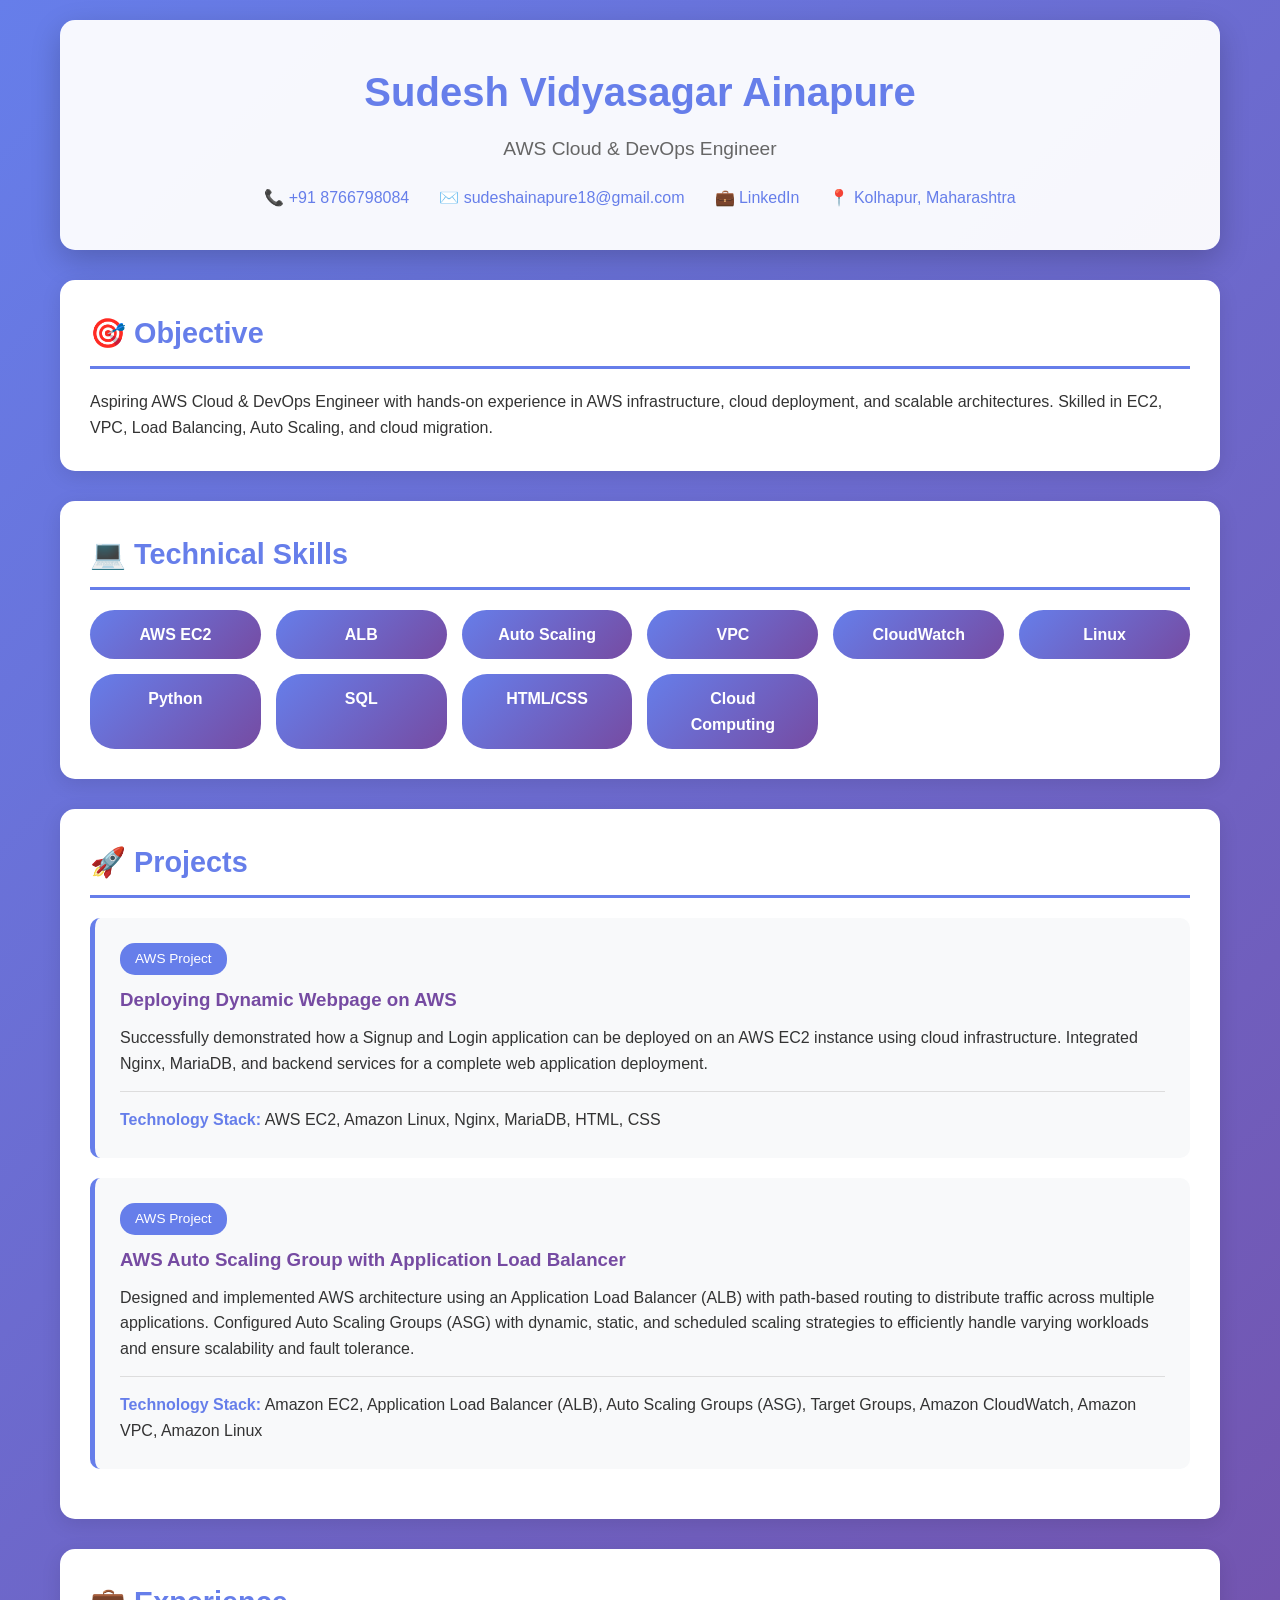
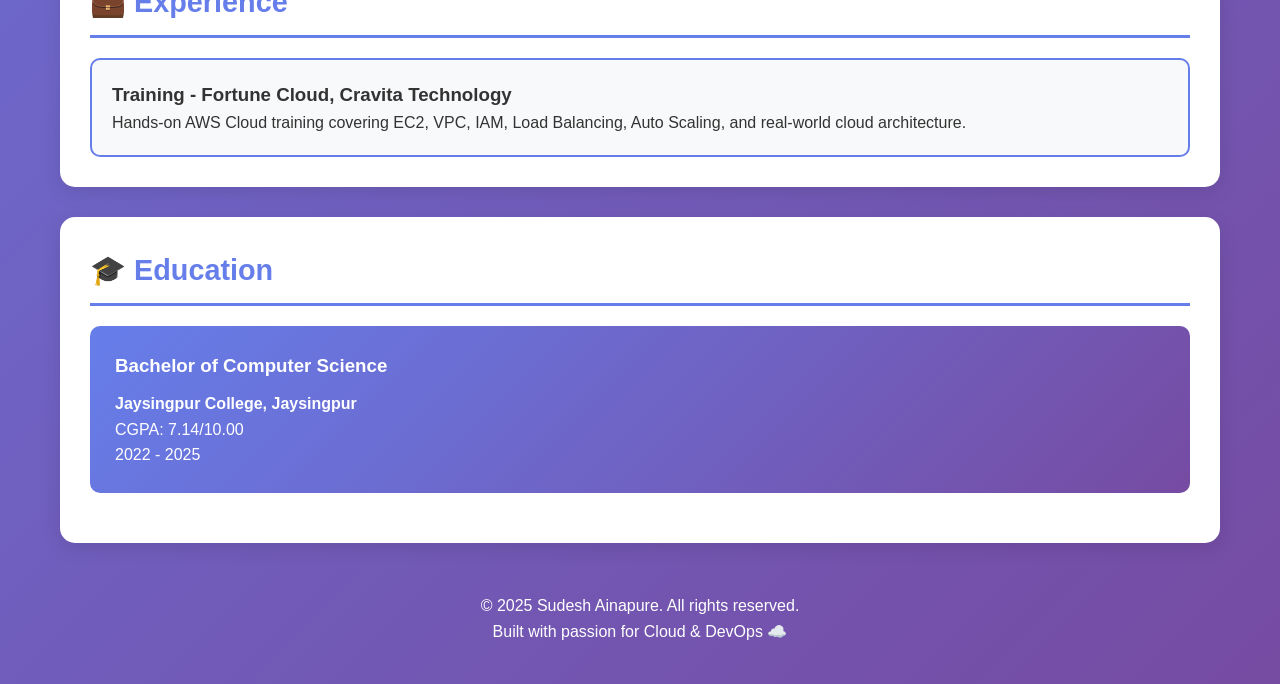
==== index.html @ f9713c6e "Initial portfolio website deployment" ====
<!DOCTYPE html>
<html lang="en">
<head>
    <meta charset="UTF-8">
    <meta name="viewport" content="width=device-width, initial-scale=1.0">
    <title>Sudesh Ainapure - AWS Cloud & DevOps Engineer</title>
    <style>
        * {
            margin: 0;
            padding: 0;
            box-sizing: border-box;
        }
        
        body {
            font-family: 'Segoe UI', Tahoma, Geneva, Verdana, sans-serif;
            line-height: 1.6;
            color: #333;
            background: linear-gradient(135deg, #667eea 0%, #764ba2 100%);
        }
        
        .container {
            max-width: 1200px;
            margin: 0 auto;
            padding: 20px;
        }
        
        header {
            background: rgba(255, 255, 255, 0.95);
            padding: 40px 20px;
            text-align: center;
            border-radius: 15px;
            margin-bottom: 30px;
            box-shadow: 0 10px 30px rgba(0,0,0,0.2);
        }
        
        h1 {
            color: #667eea;
            font-size: 2.5em;
            margin-bottom: 10px;
        }
        
        .tagline {
            color: #666;
            font-size: 1.2em;
            margin-bottom: 20px;
        }
        
        .contact-info {
            display: flex;
            justify-content: center;
            gap: 30px;
            flex-wrap: wrap;
            margin-top: 20px;
        }
        
        .contact-info a {
            color: #667eea;
            text-decoration: none;
            display: flex;
            align-items: center;
            gap: 8px;
            transition: transform 0.3s;
        }
        
        .contact-info a:hover {
            transform: translateY(-3px);
        }
        
        .section {
            background: white;
            padding: 30px;
            margin-bottom: 30px;
            border-radius: 15px;
            box-shadow: 0 5px 20px rgba(0,0,0,0.1);
        }
        
        h2 {
            color: #667eea;
            border-bottom: 3px solid #667eea;
            padding-bottom: 10px;
            margin-bottom: 20px;
            font-size: 1.8em;
        }
        
        .skills-grid {
            display: grid;
            grid-template-columns: repeat(auto-fit, minmax(150px, 1fr));
            gap: 15px;
            margin-top: 20px;
        }
        
        .skill-tag {
            background: linear-gradient(135deg, #667eea 0%, #764ba2 100%);
            color: white;
            padding: 12px 20px;
            border-radius: 25px;
            text-align: center;
            font-weight: 600;
            transition: transform 0.3s;
        }
        
        .skill-tag:hover {
            transform: scale(1.05);
        }
        
        .project-card {
            background: #f8f9fa;
            padding: 25px;
            margin-bottom: 20px;
            border-radius: 10px;
            border-left: 5px solid #667eea;
            transition: transform 0.3s, box-shadow 0.3s;
        }
        
        .project-card:hover {
            transform: translateX(10px);
            box-shadow: 0 5px 15px rgba(0,0,0,0.1);
        }
        
        .project-card h3 {
            color: #764ba2;
            margin-bottom: 10px;
        }
        
        .project-type {
            display: inline-block;
            background: #667eea;
            color: white;
            padding: 5px 15px;
            border-radius: 15px;
            font-size: 0.85em;
            margin-bottom: 10px;
        }
        
        .tech-stack {
            margin-top: 15px;
            padding-top: 15px;
            border-top: 1px solid #ddd;
        }
        
        .tech-stack strong {
            color: #667eea;
        }
        
        .education-card {
            background: linear-gradient(135deg, #667eea 0%, #764ba2 100%);
            color: white;
            padding: 25px;
            border-radius: 10px;
            margin-bottom: 20px;
        }
        
        .education-card h3 {
            margin-bottom: 10px;
        }
        
        .experience-card {
            background: #f8f9fa;
            padding: 20px;
            border-radius: 10px;
            border: 2px solid #667eea;
        }
        
        footer {
            text-align: center;
            color: white;
            padding: 20px;
            margin-top: 30px;
        }
        
        @media (max-width: 768px) {
            h1 {
                font-size: 2em;
            }
            
            .contact-info {
                flex-direction: column;
                gap: 15px;
            }
            
            .skills-grid {
                grid-template-columns: repeat(auto-fit, minmax(120px, 1fr));
            }
        }
    </style>
</head>
<body>
    <div class="container">
        <header>
            <h1>Sudesh Vidyasagar Ainapure</h1>
            <p class="tagline">AWS Cloud & DevOps Engineer</p>
            <div class="contact-info">
                <a href="tel:+918766798084">📞 +91 8766798084</a>
                <a href="mailto:sudeshainapure18@gmail.com">✉️ sudeshainapure18@gmail.com</a>
                <a href="https://linkedin.com/in/sudesh-ainapure" target="_blank">💼 LinkedIn</a>
                <a href="#">📍 Kolhapur, Maharashtra</a>
            </div>
        </header>

        <div class="section">
            <h2>🎯 Objective</h2>
            <p>Aspiring AWS Cloud & DevOps Engineer with hands-on experience in AWS infrastructure, cloud deployment, and scalable architectures. Skilled in EC2, VPC, Load Balancing, Auto Scaling, and cloud migration.</p>
        </div>

        <div class="section">
            <h2>💻 Technical Skills</h2>
            <div class="skills-grid">
                <div class="skill-tag">AWS EC2</div>
                <div class="skill-tag">ALB</div>
                <div class="skill-tag">Auto Scaling</div>
                <div class="skill-tag">VPC</div>
                <div class="skill-tag">CloudWatch</div>
                <div class="skill-tag">Linux</div>
                <div class="skill-tag">Python</div>
                <div class="skill-tag">SQL</div>
                <div class="skill-tag">HTML/CSS</div>
                <div class="skill-tag">Cloud Computing</div>
            </div>
        </div>

        <div class="section">
            <h2>🚀 Projects</h2>
            
            <div class="project-card">
                <span class="project-type">AWS Project</span>
                <h3>Deploying Dynamic Webpage on AWS</h3>
                <p>Successfully demonstrated how a Signup and Login application can be deployed on an AWS EC2 instance using cloud infrastructure. Integrated Nginx, MariaDB, and backend services for a complete web application deployment.</p>
                <div class="tech-stack">
                    <strong>Technology Stack:</strong> AWS EC2, Amazon Linux, Nginx, MariaDB, HTML, CSS
                </div>
            </div>

            <div class="project-card">
                <span class="project-type">AWS Project</span>
                <h3>AWS Auto Scaling Group with Application Load Balancer</h3>
                <p>Designed and implemented AWS architecture using an Application Load Balancer (ALB) with path-based routing to distribute traffic across multiple applications. Configured Auto Scaling Groups (ASG) with dynamic, static, and scheduled scaling strategies to efficiently handle varying workloads and ensure scalability and fault tolerance.</p>
                <div class="tech-stack">
                    <strong>Technology Stack:</strong> Amazon EC2, Application Load Balancer (ALB), Auto Scaling Groups (ASG), Target Groups, Amazon CloudWatch, Amazon VPC, Amazon Linux
                </div>
            </div>
        </div>

        <div class="section">
            <h2>💼 Experience</h2>
            <div class="experience-card">
                <h3>Training - Fortune Cloud, Cravita Technology</h3>
                <p>Hands-on AWS Cloud training covering EC2, VPC, IAM, Load Balancing, Auto Scaling, and real-world cloud architecture.</p>
            </div>
        </div>

        <div class="section">
            <h2>🎓 Education</h2>
            <div class="education-card">
                <h3>Bachelor of Computer Science</h3>
                <p><strong>Jaysingpur College, Jaysingpur</strong></p>
                <p>CGPA: 7.14/10.00</p>
                <p>2022 - 2025</p>
            </div>
        </div>

        <footer>
            <p>© 2025 Sudesh Ainapure. All rights reserved.</p>
            <p>Built with passion for Cloud & DevOps ☁️</p>
        </footer>
    </div>
</body>
</html>
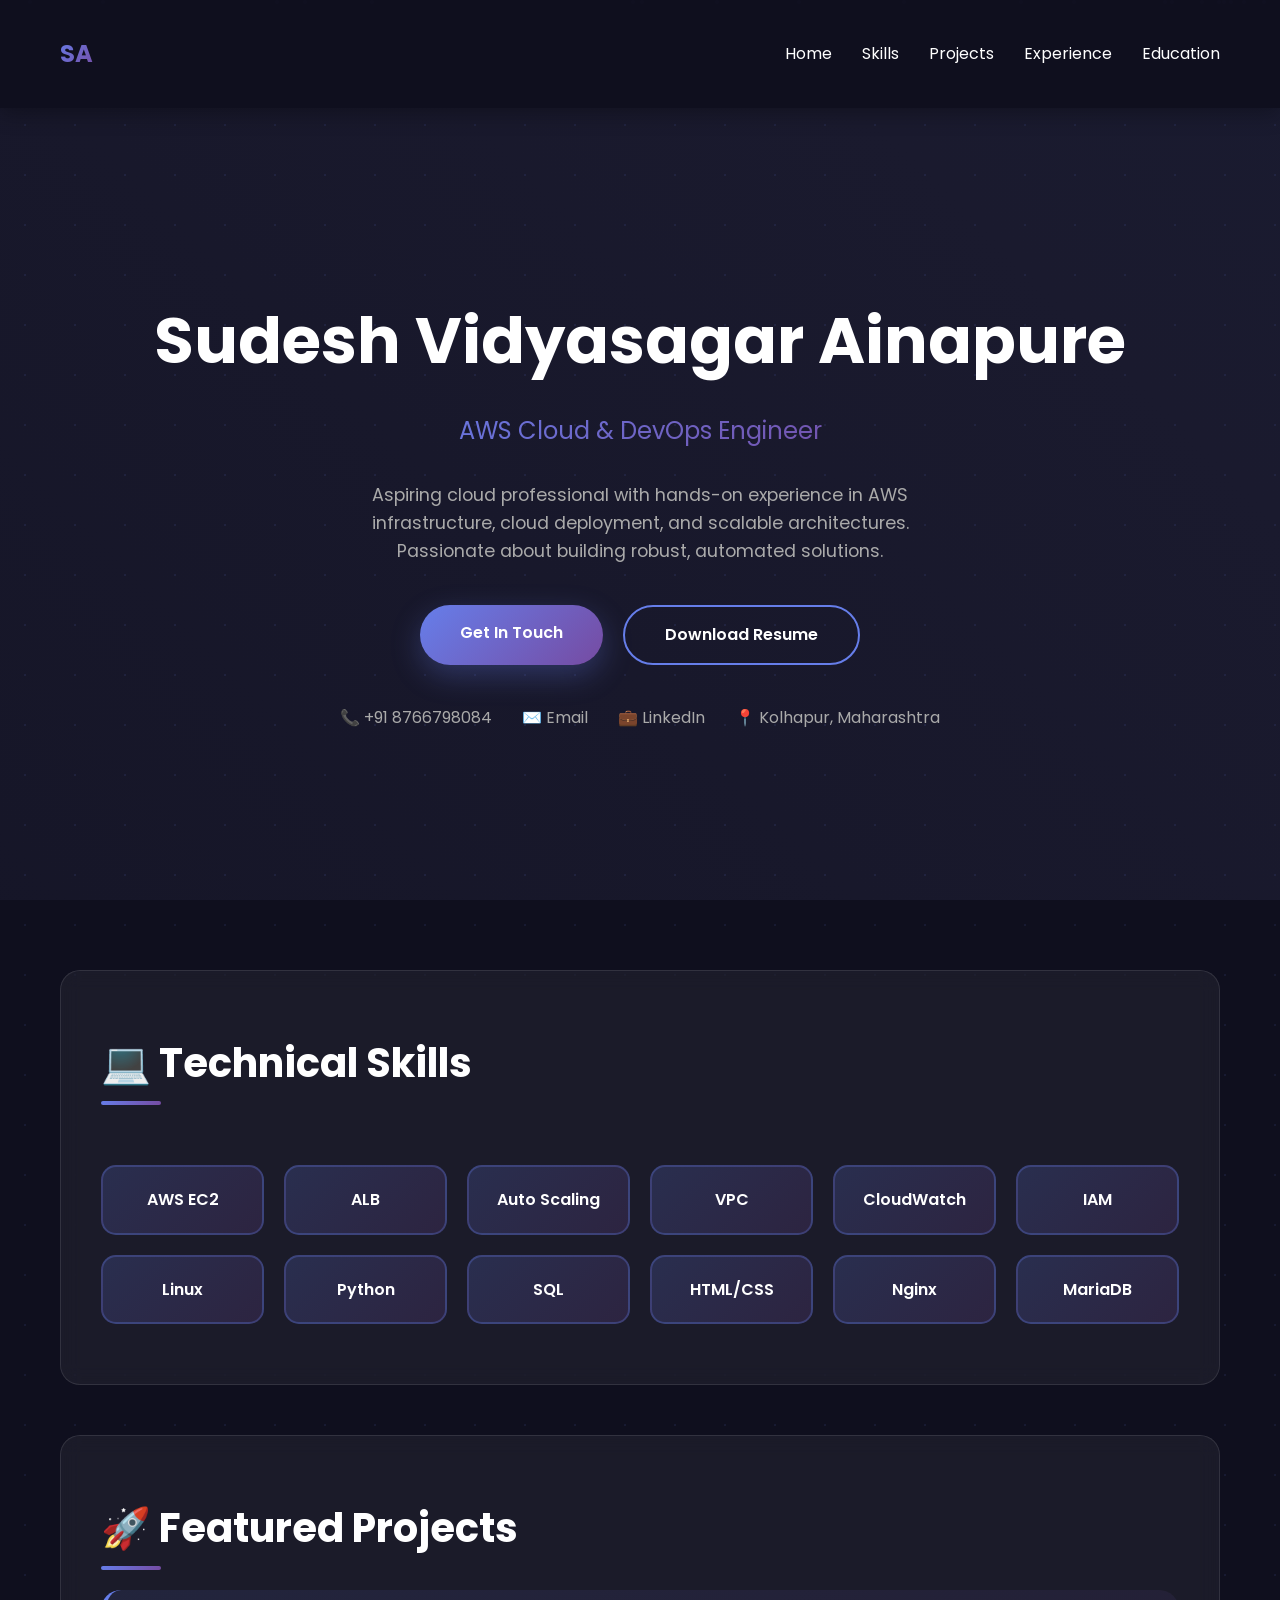
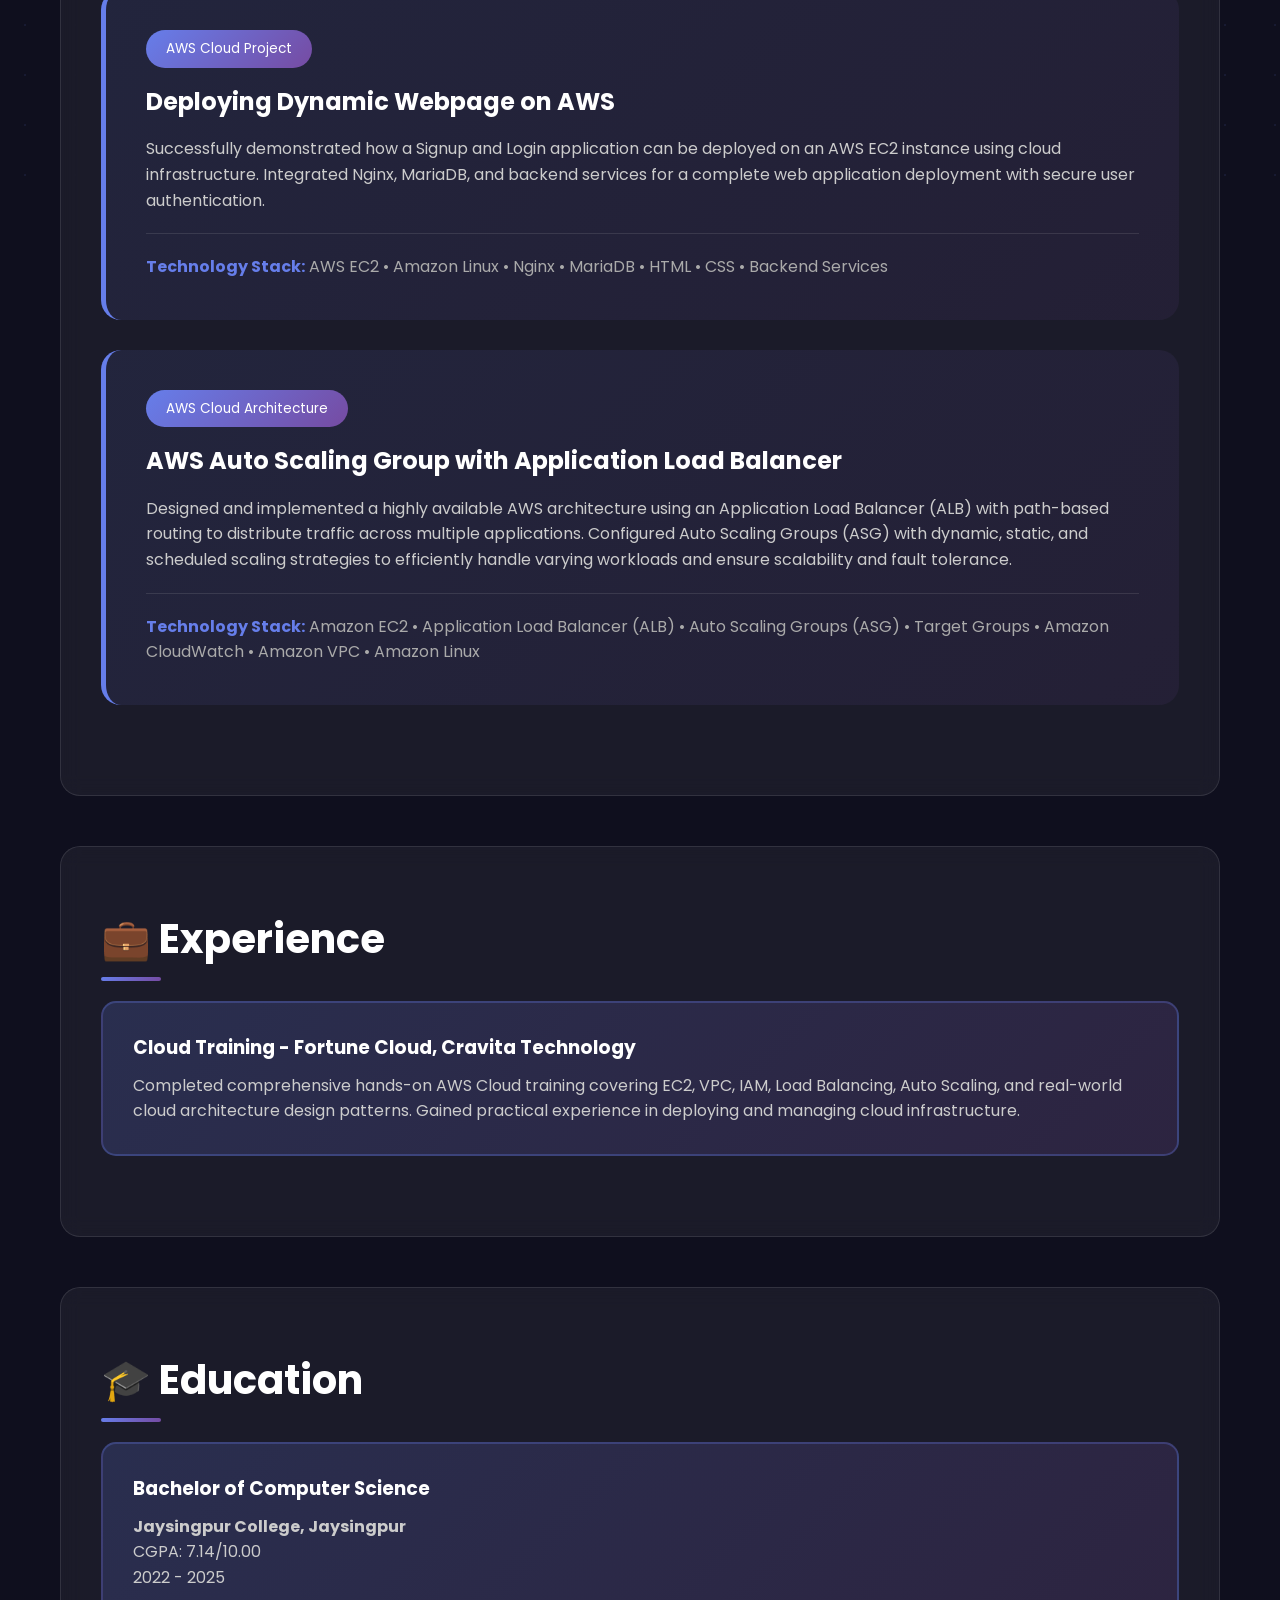
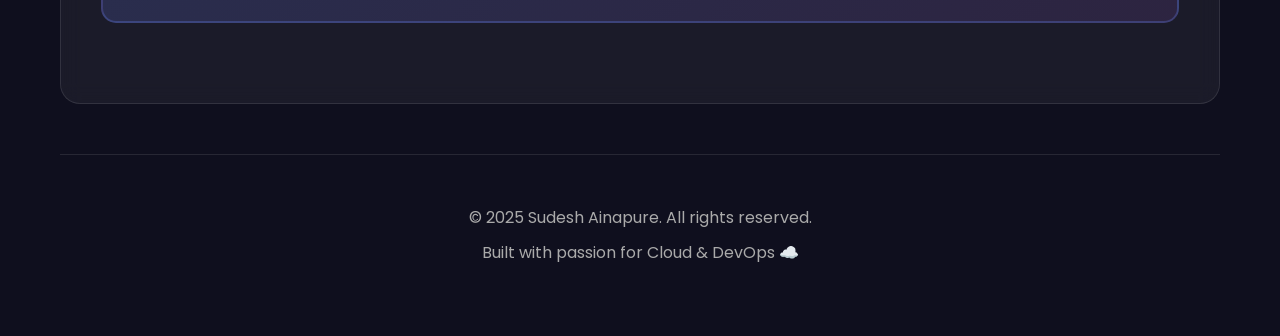
==== commit f85a7e18: "Enhanced portfolio with animations and responsive design" ====
--- a/index.html
+++ b/index.html
@@ -4,6 +4,7 @@
     <meta charset="UTF-8">
     <meta name="viewport" content="width=device-width, initial-scale=1.0">
     <title>Sudesh Ainapure - AWS Cloud & DevOps Engineer</title>
+    <link href="https://fonts.googleapis.com/css2?family=Poppins:wght@300;400;600;700&display=swap" rel="stylesheet">
     <style>
         * {
             margin: 0;
@@ -12,37 +13,236 @@
         }
         
         body {
-            font-family: 'Segoe UI', Tahoma, Geneva, Verdana, sans-serif;
+            font-family: 'Poppins', sans-serif;
             line-height: 1.6;
             color: #333;
-            background: linear-gradient(135deg, #667eea 0%, #764ba2 100%);
+            background: #0f0f1e;
+            overflow-x: hidden;
+        }
+        
+        /* Animated Background */
+        .bg-animation {
+            position: fixed;
+            top: 0;
+            left: 0;
+            width: 100%;
+            height: 100%;
+            z-index: -1;
+            background: linear-gradient(45deg, #0f0f1e, #1a1a2e, #16213e);
+            background-size: 400% 400%;
+            animation: gradientShift 15s ease infinite;
+        }
+        
+        .bg-animation::before {
+            content: '';
+            position: absolute;
+            width: 200%;
+            height: 200%;
+            background: radial-gradient(circle, rgba(102, 126, 234, 0.1) 1px, transparent 1px);
+            background-size: 50px 50px;
+            animation: moveGrid 20s linear infinite;
+        }
+        
+        @keyframes gradientShift {
+            0% { background-position: 0% 50%; }
+            50% { background-position: 100% 50%; }
+            100% { background-position: 0% 50%; }
+        }
+        
+        @keyframes moveGrid {
+            0% { transform: translate(0, 0); }
+            100% { transform: translate(50px, 50px); }
+        }
+        
+        /* Floating particles */
+        .particle {
+            position: fixed;
+            width: 4px;
+            height: 4px;
+            background: rgba(102, 126, 234, 0.5);
+            border-radius: 50%;
+            animation: float 15s infinite;
+            z-index: -1;
+        }
+        
+        @keyframes float {
+            0%, 100% { transform: translateY(0) translateX(0); opacity: 0; }
+            10% { opacity: 1; }
+            90% { opacity: 1; }
+            100% { transform: translateY(-100vh) translateX(100px); opacity: 0; }
         }
         
         .container {
             max-width: 1200px;
             margin: 0 auto;
             padding: 20px;
-        }
-        
+            position: relative;
+        }
+        
+        /* Navigation */
+        nav {
+            position: fixed;
+            top: 0;
+            left: 0;
+            right: 0;
+            background: rgba(15, 15, 30, 0.95);
+            backdrop-filter: blur(10px);
+            padding: 15px 0;
+            z-index: 1000;
+            box-shadow: 0 5px 20px rgba(0,0,0,0.3);
+            animation: slideDown 0.5s ease;
+        }
+        
+        @keyframes slideDown {
+            from { transform: translateY(-100%); }
+            to { transform: translateY(0); }
+        }
+        
+        nav .container {
+            display: flex;
+            justify-content: space-between;
+            align-items: center;
+        }
+        
+        .logo {
+            font-size: 1.5em;
+            font-weight: 700;
+            background: linear-gradient(135deg, #667eea 0%, #764ba2 100%);
+            -webkit-background-clip: text;
+            -webkit-text-fill-color: transparent;
+            animation: glow 2s ease-in-out infinite;
+        }
+        
+        @keyframes glow {
+            0%, 100% { filter: drop-shadow(0 0 5px rgba(102, 126, 234, 0.5)); }
+            50% { filter: drop-shadow(0 0 20px rgba(102, 126, 234, 0.8)); }
+        }
+        
+        .nav-links {
+            display: flex;
+            gap: 30px;
+            list-style: none;
+        }
+        
+        .nav-links a {
+            color: #fff;
+            text-decoration: none;
+            transition: all 0.3s;
+            position: relative;
+        }
+        
+        .nav-links a::after {
+            content: '';
+            position: absolute;
+            bottom: -5px;
+            left: 0;
+            width: 0;
+            height: 2px;
+            background: linear-gradient(135deg, #667eea 0%, #764ba2 100%);
+            transition: width 0.3s;
+        }
+        
+        .nav-links a:hover::after {
+            width: 100%;
+        }
+        
+        .menu-toggle {
+            display: none;
+            flex-direction: column;
+            cursor: pointer;
+        }
+        
+        .menu-toggle span {
+            width: 25px;
+            height: 3px;
+            background: #fff;
+            margin: 3px 0;
+            transition: 0.3s;
+        }
+        
+        /* Hero Section */
         header {
-            background: rgba(255, 255, 255, 0.95);
-            padding: 40px 20px;
+            min-height: 100vh;
+            display: flex;
+            align-items: center;
+            justify-content: center;
             text-align: center;
-            border-radius: 15px;
+            padding-top: 80px;
+            animation: fadeIn 1s ease;
+        }
+        
+        @keyframes fadeIn {
+            from { opacity: 0; }
+            to { opacity: 1; }
+        }
+        
+        .hero-content h1 {
+            font-size: 4em;
+            color: #fff;
+            margin-bottom: 20px;
+            animation: slideUp 1s ease;
+        }
+        
+        @keyframes slideUp {
+            from { transform: translateY(50px); opacity: 0; }
+            to { transform: translateY(0); opacity: 1; }
+        }
+        
+        .hero-content .tagline {
+            font-size: 1.5em;
+            background: linear-gradient(135deg, #667eea 0%, #764ba2 100%);
+            -webkit-background-clip: text;
+            -webkit-text-fill-color: transparent;
             margin-bottom: 30px;
-            box-shadow: 0 10px 30px rgba(0,0,0,0.2);
-        }
-        
-        h1 {
-            color: #667eea;
-            font-size: 2.5em;
-            margin-bottom: 10px;
-        }
-        
-        .tagline {
-            color: #666;
-            font-size: 1.2em;
-            margin-bottom: 20px;
+            animation: slideUp 1s ease 0.2s both;
+        }
+        
+        .hero-content p {
+            color: #aaa;
+            font-size: 1.1em;
+            max-width: 600px;
+            margin: 0 auto 40px;
+            animation: slideUp 1s ease 0.4s both;
+        }
+        
+        .cta-buttons {
+            display: flex;
+            gap: 20px;
+            justify-content: center;
+            flex-wrap: wrap;
+            animation: slideUp 1s ease 0.6s both;
+        }
+        
+        .btn {
+            padding: 15px 40px;
+            border-radius: 50px;
+            text-decoration: none;
+            font-weight: 600;
+            transition: all 0.3s;
+            position: relative;
+            overflow: hidden;
+        }
+        
+        .btn-primary {
+            background: linear-gradient(135deg, #667eea 0%, #764ba2 100%);
+            color: #fff;
+            box-shadow: 0 10px 30px rgba(102, 126, 234, 0.3);
+        }
+        
+        .btn-primary:hover {
+            transform: translateY(-3px);
+            box-shadow: 0 15px 40px rgba(102, 126, 234, 0.5);
+        }
+        
+        .btn-secondary {
+            background: transparent;
+            color: #fff;
+            border: 2px solid #667eea;
+        }
+        
+        .btn-secondary:hover {
+            background: rgba(102, 126, 234, 0.1);
+            transform: translateY(-3px);
         }
         
         .contact-info {
@@ -50,205 +250,407 @@
             justify-content: center;
             gap: 30px;
             flex-wrap: wrap;
-            margin-top: 20px;
+            margin-top: 40px;
+            animation: slideUp 1s ease 0.8s both;
         }
         
         .contact-info a {
-            color: #667eea;
+            color: #aaa;
             text-decoration: none;
             display: flex;
             align-items: center;
             gap: 8px;
-            transition: transform 0.3s;
+            transition: all 0.3s;
         }
         
         .contact-info a:hover {
+            color: #667eea;
             transform: translateY(-3px);
         }
         
+        /* Section Styles */
         .section {
-            background: white;
-            padding: 30px;
+            background: rgba(255, 255, 255, 0.05);
+            backdrop-filter: blur(10px);
+            padding: 60px 40px;
+            margin: 50px 0;
+            border-radius: 20px;
+            border: 1px solid rgba(255, 255, 255, 0.1);
+            animation: fadeInUp 0.8s ease;
+            transition: all 0.3s;
+        }
+        
+        .section:hover {
+            transform: translateY(-5px);
+            box-shadow: 0 20px 60px rgba(102, 126, 234, 0.2);
+        }
+        
+        @keyframes fadeInUp {
+            from { 
+                opacity: 0;
+                transform: translateY(30px);
+            }
+            to { 
+                opacity: 1;
+                transform: translateY(0);
+            }
+        }
+        
+        h2 {
+            color: #fff;
+            font-size: 2.5em;
             margin-bottom: 30px;
-            border-radius: 15px;
-            box-shadow: 0 5px 20px rgba(0,0,0,0.1);
-        }
-        
-        h2 {
-            color: #667eea;
-            border-bottom: 3px solid #667eea;
-            padding-bottom: 10px;
-            margin-bottom: 20px;
-            font-size: 1.8em;
-        }
-        
+            position: relative;
+            display: inline-block;
+        }
+        
+        h2::after {
+            content: '';
+            position: absolute;
+            bottom: -10px;
+            left: 0;
+            width: 60px;
+            height: 4px;
+            background: linear-gradient(135deg, #667eea 0%, #764ba2 100%);
+            border-radius: 2px;
+            animation: expandWidth 1s ease;
+        }
+        
+        @keyframes expandWidth {
+            from { width: 0; }
+            to { width: 60px; }
+        }
+        
+        /* Skills Grid */
         .skills-grid {
             display: grid;
             grid-template-columns: repeat(auto-fit, minmax(150px, 1fr));
-            gap: 15px;
-            margin-top: 20px;
+            gap: 20px;
+            margin-top: 40px;
         }
         
         .skill-tag {
+            background: linear-gradient(135deg, rgba(102, 126, 234, 0.2) 0%, rgba(118, 75, 162, 0.2) 100%);
+            border: 2px solid rgba(102, 126, 234, 0.3);
+            color: #fff;
+            padding: 20px;
+            border-radius: 15px;
+            text-align: center;
+            font-weight: 600;
+            transition: all 0.3s;
+            cursor: pointer;
+            animation: popIn 0.5s ease;
+        }
+        
+        @keyframes popIn {
+            0% { transform: scale(0); opacity: 0; }
+            50% { transform: scale(1.1); }
+            100% { transform: scale(1); opacity: 1; }
+        }
+        
+        .skill-tag:hover {
+            transform: translateY(-10px) scale(1.05);
+            background: linear-gradient(135deg, rgba(102, 126, 234, 0.4) 0%, rgba(118, 75, 162, 0.4) 100%);
+            box-shadow: 0 15px 40px rgba(102, 126, 234, 0.3);
+        }
+        
+        /* Project Cards */
+        .project-card {
+            background: linear-gradient(135deg, rgba(102, 126, 234, 0.1) 0%, rgba(118, 75, 162, 0.1) 100%);
+            padding: 40px;
+            margin-bottom: 30px;
+            border-radius: 20px;
+            border-left: 5px solid #667eea;
+            transition: all 0.4s;
+            position: relative;
+            overflow: hidden;
+        }
+        
+        .project-card::before {
+            content: '';
+            position: absolute;
+            top: 0;
+            left: -100%;
+            width: 100%;
+            height: 100%;
+            background: linear-gradient(90deg, transparent, rgba(102, 126, 234, 0.1), transparent);
+            transition: left 0.5s;
+        }
+        
+        .project-card:hover::before {
+            left: 100%;
+        }
+        
+        .project-card:hover {
+            transform: translateX(10px);
+            box-shadow: 0 15px 50px rgba(102, 126, 234, 0.3);
+            border-left-width: 10px;
+        }
+        
+        .project-card h3 {
+            color: #fff;
+            margin-bottom: 15px;
+            font-size: 1.5em;
+        }
+        
+        .project-type {
+            display: inline-block;
             background: linear-gradient(135deg, #667eea 0%, #764ba2 100%);
             color: white;
-            padding: 12px 20px;
-            border-radius: 25px;
-            text-align: center;
-            font-weight: 600;
-            transition: transform 0.3s;
-        }
-        
-        .skill-tag:hover {
-            transform: scale(1.05);
-        }
-        
-        .project-card {
-            background: #f8f9fa;
-            padding: 25px;
+            padding: 8px 20px;
+            border-radius: 20px;
+            font-size: 0.85em;
+            margin-bottom: 15px;
+            animation: pulse 2s ease-in-out infinite;
+        }
+        
+        @keyframes pulse {
+            0%, 100% { transform: scale(1); }
+            50% { transform: scale(1.05); }
+        }
+        
+        .project-card p {
+            color: #ccc;
             margin-bottom: 20px;
-            border-radius: 10px;
-            border-left: 5px solid #667eea;
-            transition: transform 0.3s, box-shadow 0.3s;
-        }
-        
-        .project-card:hover {
-            transform: translateX(10px);
-            box-shadow: 0 5px 15px rgba(0,0,0,0.1);
-        }
-        
-        .project-card h3 {
-            color: #764ba2;
-            margin-bottom: 10px;
-        }
-        
-        .project-type {
-            display: inline-block;
-            background: #667eea;
-            color: white;
-            padding: 5px 15px;
-            border-radius: 15px;
-            font-size: 0.85em;
-            margin-bottom: 10px;
         }
         
         .tech-stack {
-            margin-top: 15px;
-            padding-top: 15px;
-            border-top: 1px solid #ddd;
+            margin-top: 20px;
+            padding-top: 20px;
+            border-top: 1px solid rgba(255, 255, 255, 0.1);
+            color: #aaa;
         }
         
         .tech-stack strong {
             color: #667eea;
         }
         
-        .education-card {
-            background: linear-gradient(135deg, #667eea 0%, #764ba2 100%);
-            color: white;
-            padding: 25px;
-            border-radius: 10px;
+        /* Education & Experience Cards */
+        .education-card, .experience-card {
+            background: linear-gradient(135deg, rgba(102, 126, 234, 0.2) 0%, rgba(118, 75, 162, 0.2) 100%);
+            padding: 30px;
+            border-radius: 15px;
             margin-bottom: 20px;
-        }
-        
-        .education-card h3 {
+            border: 2px solid rgba(102, 126, 234, 0.3);
+            transition: all 0.3s;
+        }
+        
+        .education-card:hover, .experience-card:hover {
+            transform: scale(1.02);
+            box-shadow: 0 15px 40px rgba(102, 126, 234, 0.3);
+        }
+        
+        .education-card h3, .experience-card h3 {
+            color: #fff;
             margin-bottom: 10px;
         }
         
-        .experience-card {
-            background: #f8f9fa;
-            padding: 20px;
-            border-radius: 10px;
-            border: 2px solid #667eea;
-        }
-        
+        .education-card p, .experience-card p {
+            color: #ccc;
+        }
+        
+        /* Footer */
         footer {
             text-align: center;
-            color: white;
-            padding: 20px;
-            margin-top: 30px;
-        }
-        
+            color: #aaa;
+            padding: 40px 20px;
+            margin-top: 50px;
+            border-top: 1px solid rgba(255, 255, 255, 0.1);
+        }
+        
+        footer p {
+            margin: 10px 0;
+        }
+        
+        /* Scroll to top button */
+        .scroll-top {
+            position: fixed;
+            bottom: 30px;
+            right: 30px;
+            width: 50px;
+            height: 50px;
+            background: linear-gradient(135deg, #667eea 0%, #764ba2 100%);
+            border-radius: 50%;
+            display: flex;
+            align-items: center;
+            justify-content: center;
+            color: #fff;
+            cursor: pointer;
+            opacity: 0;
+            transition: all 0.3s;
+            z-index: 999;
+        }
+        
+        .scroll-top.visible {
+            opacity: 1;
+        }
+        
+        .scroll-top:hover {
+            transform: translateY(-5px);
+            box-shadow: 0 10px 30px rgba(102, 126, 234, 0.5);
+        }
+        
+        /* Responsive Design */
         @media (max-width: 768px) {
-            h1 {
+            .nav-links {
+                position: fixed;
+                top: 70px;
+                left: -100%;
+                flex-direction: column;
+                background: rgba(15, 15, 30, 0.98);
+                width: 100%;
+                padding: 30px;
+                transition: left 0.3s;
+            }
+            
+            .nav-links.active {
+                left: 0;
+            }
+            
+            .menu-toggle {
+                display: flex;
+            }
+            
+            .hero-content h1 {
+                font-size: 2.5em;
+            }
+            
+            .hero-content .tagline {
+                font-size: 1.2em;
+            }
+            
+            h2 {
                 font-size: 2em;
             }
             
-            .contact-info {
-                flex-direction: column;
-                gap: 15px;
+            .section {
+                padding: 40px 20px;
             }
             
             .skills-grid {
                 grid-template-columns: repeat(auto-fit, minmax(120px, 1fr));
+                gap: 15px;
+            }
+            
+            .cta-buttons {
+                flex-direction: column;
+                align-items: center;
+            }
+            
+            .btn {
+                width: 100%;
+                max-width: 300px;
             }
         }
     </style>
 </head>
 <body>
+    <div class="bg-animation"></div>
+    
+    <!-- Floating Particles -->
+    <script>
+        for(let i = 0; i < 20; i++) {
+            let particle = document.createElement('div');
+            particle.className = 'particle';
+            particle.style.left = Math.random() * 100 + '%';
+            particle.style.animationDelay = Math.random() * 15 + 's';
+            particle.style.animationDuration = (Math.random() * 10 + 10) + 's';
+            document.body.appendChild(particle);
+        }
+    </script>
+    
+    <!-- Navigation -->
+    <nav>
+        <div class="container">
+            <div class="logo">SA</div>
+            <div class="menu-toggle" onclick="toggleMenu()">
+                <span></span>
+                <span></span>
+                <span></span>
+            </div>
+            <ul class="nav-links" id="navLinks">
+                <li><a href="#home">Home</a></li>
+                <li><a href="#skills">Skills</a></li>
+                <li><a href="#projects">Projects</a></li>
+                <li><a href="#experience">Experience</a></li>
+                <li><a href="#education">Education</a></li>
+            </ul>
+        </div>
+    </nav>
+    
     <div class="container">
-        <header>
-            <h1>Sudesh Vidyasagar Ainapure</h1>
-            <p class="tagline">AWS Cloud & DevOps Engineer</p>
-            <div class="contact-info">
-                <a href="tel:+918766798084">📞 +91 8766798084</a>
-                <a href="mailto:sudeshainapure18@gmail.com">✉️ sudeshainapure18@gmail.com</a>
-                <a href="https://linkedin.com/in/sudesh-ainapure" target="_blank">💼 LinkedIn</a>
-                <a href="#">📍 Kolhapur, Maharashtra</a>
+        <!-- Hero Section -->
+        <header id="home">
+            <div class="hero-content">
+                <h1>Sudesh Vidyasagar Ainapure</h1>
+                <p class="tagline">AWS Cloud & DevOps Engineer</p>
+                <p>Aspiring cloud professional with hands-on experience in AWS infrastructure, cloud deployment, and scalable architectures. Passionate about building robust, automated solutions.</p>
+                <div class="cta-buttons">
+                    <a href="mailto:sudeshainapure18@gmail.com" class="btn btn-primary">Get In Touch</a>
+                    <a href="https://nyc3.digitaloceanspaces.com/bhindi-drive/files/b79dae1a-add2-44de-ad75-f27605c6350c/2025-12-30T14-23-06-800Z-b8c43983-sudesh_resume.pdf" class="btn btn-secondary" target="_blank">Download Resume</a>
+                </div>
+                <div class="contact-info">
+                    <a href="tel:+918766798084">📞 +91 8766798084</a>
+                    <a href="mailto:sudeshainapure18@gmail.com">✉️ Email</a>
+                    <a href="https://linkedin.com/in/sudesh-ainapure" target="_blank">💼 LinkedIn</a>
+                    <a href="#">📍 Kolhapur, Maharashtra</a>
+                </div>
             </div>
         </header>
 
-        <div class="section">
-            <h2>🎯 Objective</h2>
-            <p>Aspiring AWS Cloud & DevOps Engineer with hands-on experience in AWS infrastructure, cloud deployment, and scalable architectures. Skilled in EC2, VPC, Load Balancing, Auto Scaling, and cloud migration.</p>
-        </div>
-
-        <div class="section">
+        <!-- Skills Section -->
+        <div class="section" id="skills">
             <h2>💻 Technical Skills</h2>
             <div class="skills-grid">
-                <div class="skill-tag">AWS EC2</div>
-                <div class="skill-tag">ALB</div>
-                <div class="skill-tag">Auto Scaling</div>
-                <div class="skill-tag">VPC</div>
-                <div class="skill-tag">CloudWatch</div>
-                <div class="skill-tag">Linux</div>
-                <div class="skill-tag">Python</div>
-                <div class="skill-tag">SQL</div>
-                <div class="skill-tag">HTML/CSS</div>
-                <div class="skill-tag">Cloud Computing</div>
+                <div class="skill-tag" style="animation-delay: 0.1s">AWS EC2</div>
+                <div class="skill-tag" style="animation-delay: 0.2s">ALB</div>
+                <div class="skill-tag" style="animation-delay: 0.3s">Auto Scaling</div>
+                <div class="skill-tag" style="animation-delay: 0.4s">VPC</div>
+                <div class="skill-tag" style="animation-delay: 0.5s">CloudWatch</div>
+                <div class="skill-tag" style="animation-delay: 0.6s">IAM</div>
+                <div class="skill-tag" style="animation-delay: 0.7s">Linux</div>
+                <div class="skill-tag" style="animation-delay: 0.8s">Python</div>
+                <div class="skill-tag" style="animation-delay: 0.9s">SQL</div>
+                <div class="skill-tag" style="animation-delay: 1s">HTML/CSS</div>
+                <div class="skill-tag" style="animation-delay: 1.1s">Nginx</div>
+                <div class="skill-tag" style="animation-delay: 1.2s">MariaDB</div>
             </div>
         </div>
 
-        <div class="section">
-            <h2>🚀 Projects</h2>
+        <!-- Projects Section -->
+        <div class="section" id="projects">
+            <h2>🚀 Featured Projects</h2>
             
             <div class="project-card">
-                <span class="project-type">AWS Project</span>
+                <span class="project-type">AWS Cloud Project</span>
                 <h3>Deploying Dynamic Webpage on AWS</h3>
-                <p>Successfully demonstrated how a Signup and Login application can be deployed on an AWS EC2 instance using cloud infrastructure. Integrated Nginx, MariaDB, and backend services for a complete web application deployment.</p>
+                <p>Successfully demonstrated how a Signup and Login application can be deployed on an AWS EC2 instance using cloud infrastructure. Integrated Nginx, MariaDB, and backend services for a complete web application deployment with secure user authentication.</p>
                 <div class="tech-stack">
-                    <strong>Technology Stack:</strong> AWS EC2, Amazon Linux, Nginx, MariaDB, HTML, CSS
+                    <strong>Technology Stack:</strong> AWS EC2 • Amazon Linux • Nginx • MariaDB • HTML • CSS • Backend Services
                 </div>
             </div>
 
             <div class="project-card">
-                <span class="project-type">AWS Project</span>
+                <span class="project-type">AWS Cloud Architecture</span>
                 <h3>AWS Auto Scaling Group with Application Load Balancer</h3>
-                <p>Designed and implemented AWS architecture using an Application Load Balancer (ALB) with path-based routing to distribute traffic across multiple applications. Configured Auto Scaling Groups (ASG) with dynamic, static, and scheduled scaling strategies to efficiently handle varying workloads and ensure scalability and fault tolerance.</p>
+                <p>Designed and implemented a highly available AWS architecture using an Application Load Balancer (ALB) with path-based routing to distribute traffic across multiple applications. Configured Auto Scaling Groups (ASG) with dynamic, static, and scheduled scaling strategies to efficiently handle varying workloads and ensure scalability and fault tolerance.</p>
                 <div class="tech-stack">
-                    <strong>Technology Stack:</strong> Amazon EC2, Application Load Balancer (ALB), Auto Scaling Groups (ASG), Target Groups, Amazon CloudWatch, Amazon VPC, Amazon Linux
+                    <strong>Technology Stack:</strong> Amazon EC2 • Application Load Balancer (ALB) • Auto Scaling Groups (ASG) • Target Groups • Amazon CloudWatch • Amazon VPC • Amazon Linux
                 </div>
             </div>
         </div>
 
-        <div class="section">
+        <!-- Experience Section -->
+        <div class="section" id="experience">
             <h2>💼 Experience</h2>
             <div class="experience-card">
-                <h3>Training - Fortune Cloud, Cravita Technology</h3>
-                <p>Hands-on AWS Cloud training covering EC2, VPC, IAM, Load Balancing, Auto Scaling, and real-world cloud architecture.</p>
+                <h3>Cloud Training - Fortune Cloud, Cravita Technology</h3>
+                <p>Completed comprehensive hands-on AWS Cloud training covering EC2, VPC, IAM, Load Balancing, Auto Scaling, and real-world cloud architecture design patterns. Gained practical experience in deploying and managing cloud infrastructure.</p>
             </div>
         </div>
 
-        <div class="section">
+        <!-- Education Section -->
+        <div class="section" id="education">
             <h2>🎓 Education</h2>
             <div class="education-card">
                 <h3>Bachelor of Computer Science</h3>
@@ -263,5 +665,60 @@
             <p>Built with passion for Cloud & DevOps ☁️</p>
         </footer>
     </div>
+    
+    <!-- Scroll to Top Button -->
+    <div class="scroll-top" id="scrollTop" onclick="scrollToTop()">↑</div>
+    
+    <script>
+        // Mobile menu toggle
+        function toggleMenu() {
+            document.getElementById('navLinks').classList.toggle('active');
+        }
+        
+        // Smooth scrolling
+        document.querySelectorAll('a[href^="#"]').forEach(anchor => {
+            anchor.addEventListener('click', function (e) {
+                e.preventDefault();
+                const target = document.querySelector(this.getAttribute('href'));
+                if(target) {
+                    target.scrollIntoView({ behavior: 'smooth', block: 'start' });
+                    document.getElementById('navLinks').classList.remove('active');
+                }
+            });
+        });
+        
+        // Scroll to top button
+        window.addEventListener('scroll', function() {
+            const scrollTop = document.getElementById('scrollTop');
+            if (window.pageYOffset > 300) {
+                scrollTop.classList.add('visible');
+            } else {
+                scrollTop.classList.remove('visible');
+            }
+        });
+        
+        function scrollToTop() {
+            window.scrollTo({ top: 0, behavior: 'smooth' });
+        }
+        
+        // Intersection Observer for animations
+        const observerOptions = {
+            threshold: 0.1,
+            rootMargin: '0px 0px -100px 0px'
+        };
+        
+        const observer = new IntersectionObserver(function(entries) {
+            entries.forEach(entry => {
+                if (entry.isIntersecting) {
+                    entry.target.style.opacity = '1';
+                    entry.target.style.transform = 'translateY(0)';
+                }
+            });
+        }, observerOptions);
+        
+        document.querySelectorAll('.section').forEach(section => {
+            observer.observe(section);
+        });
+    </script>
 </body>
 </html>
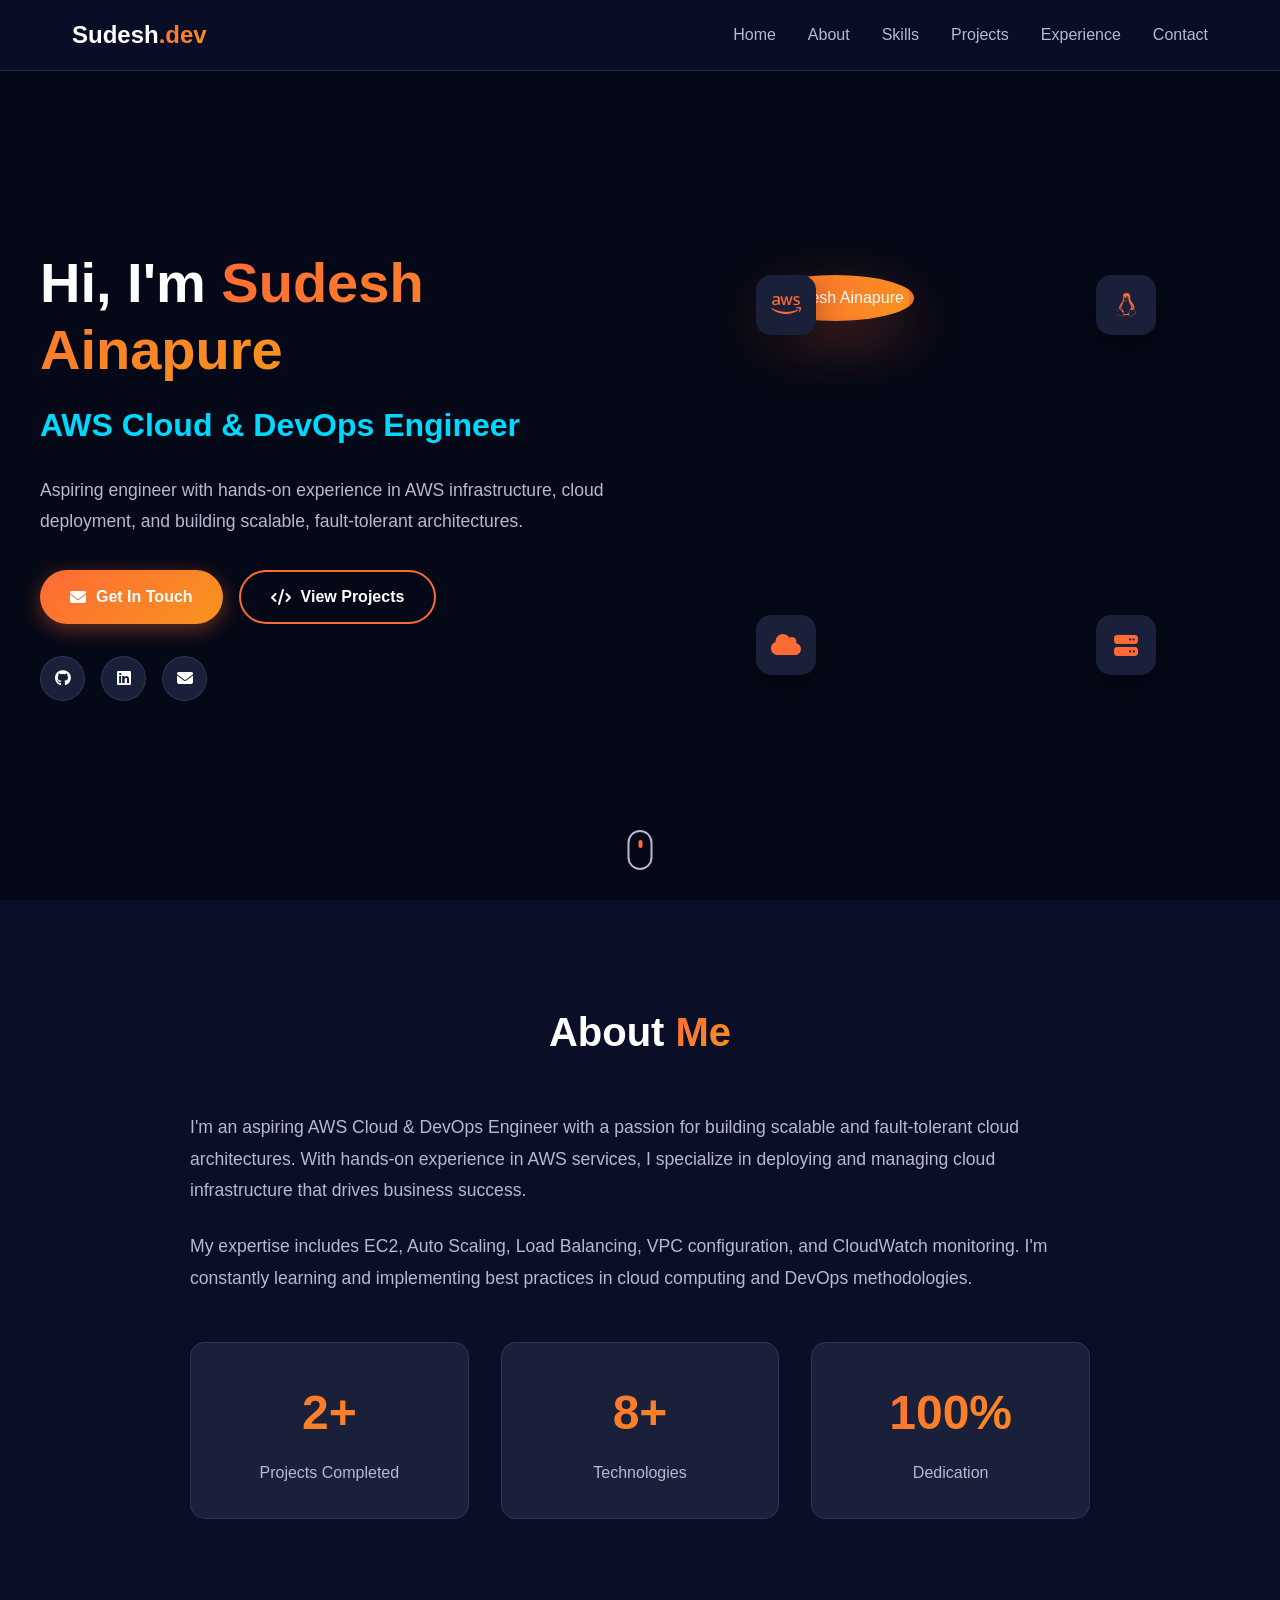
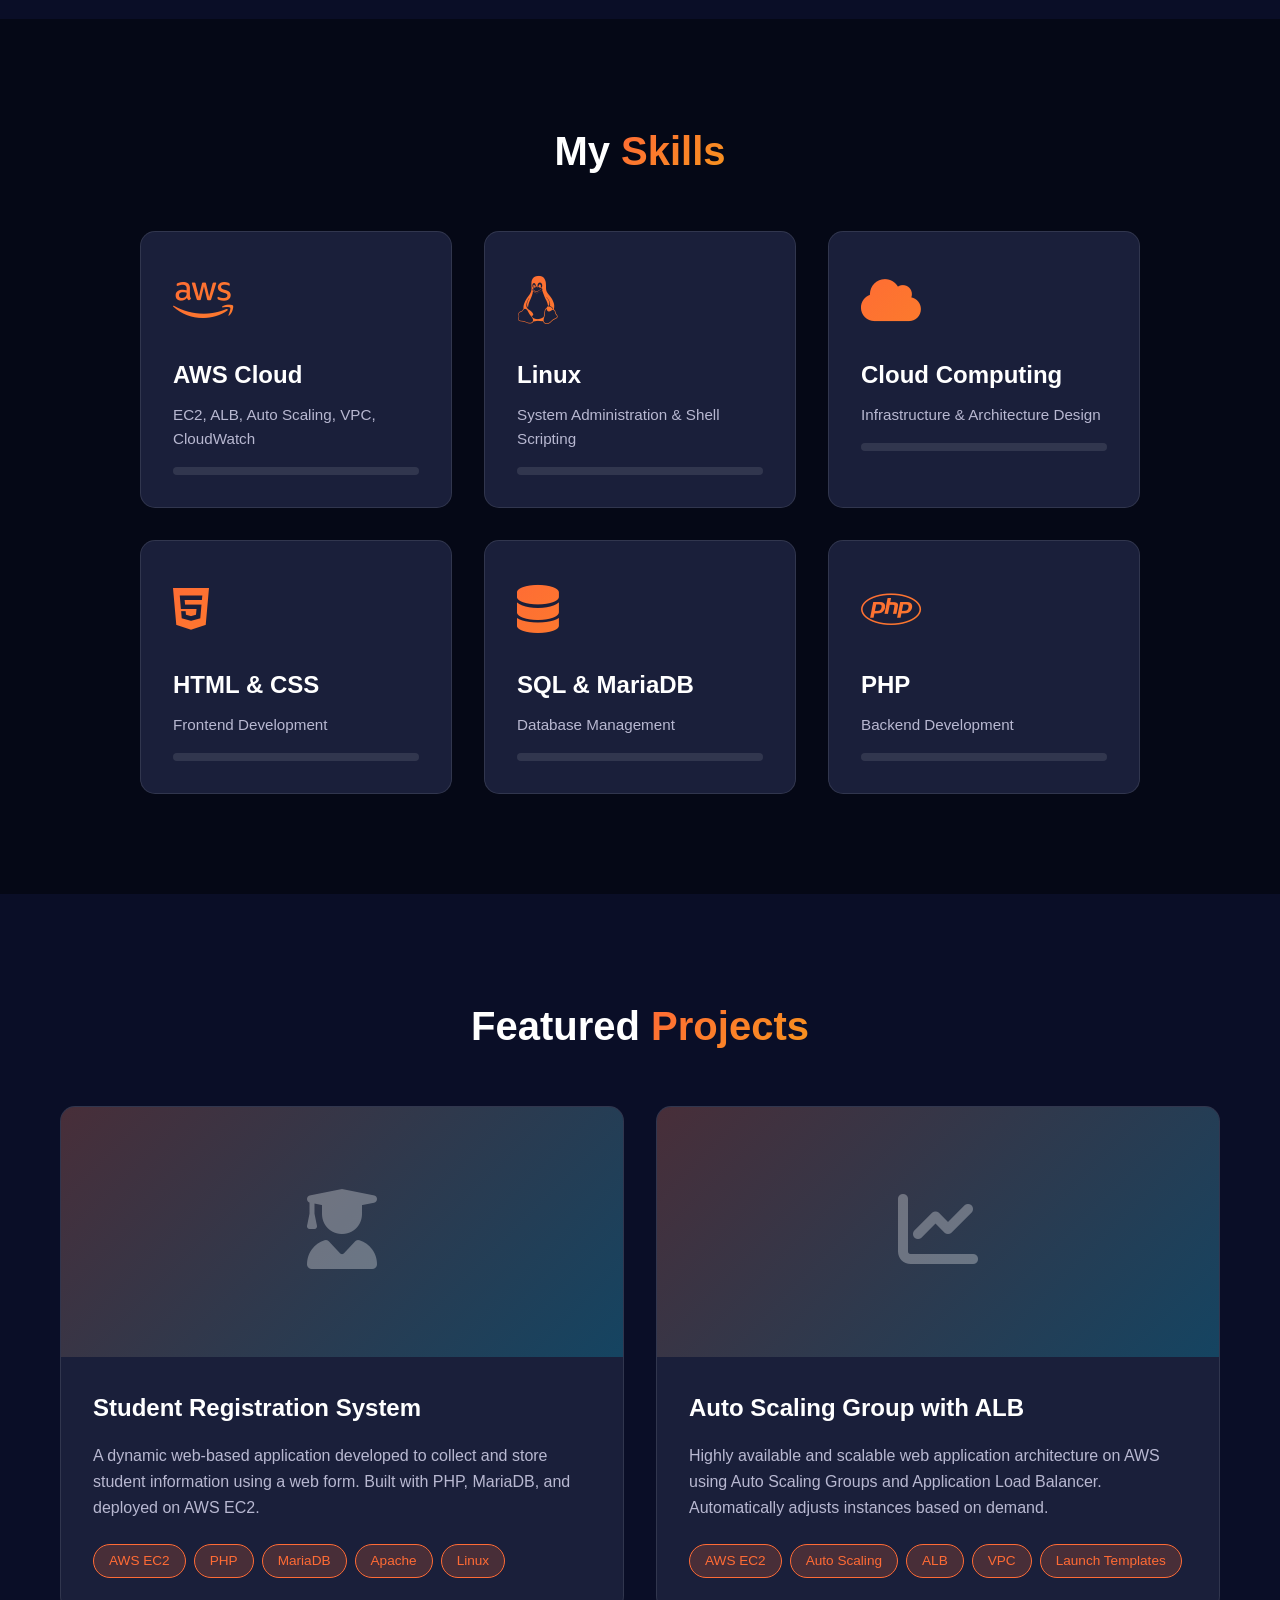
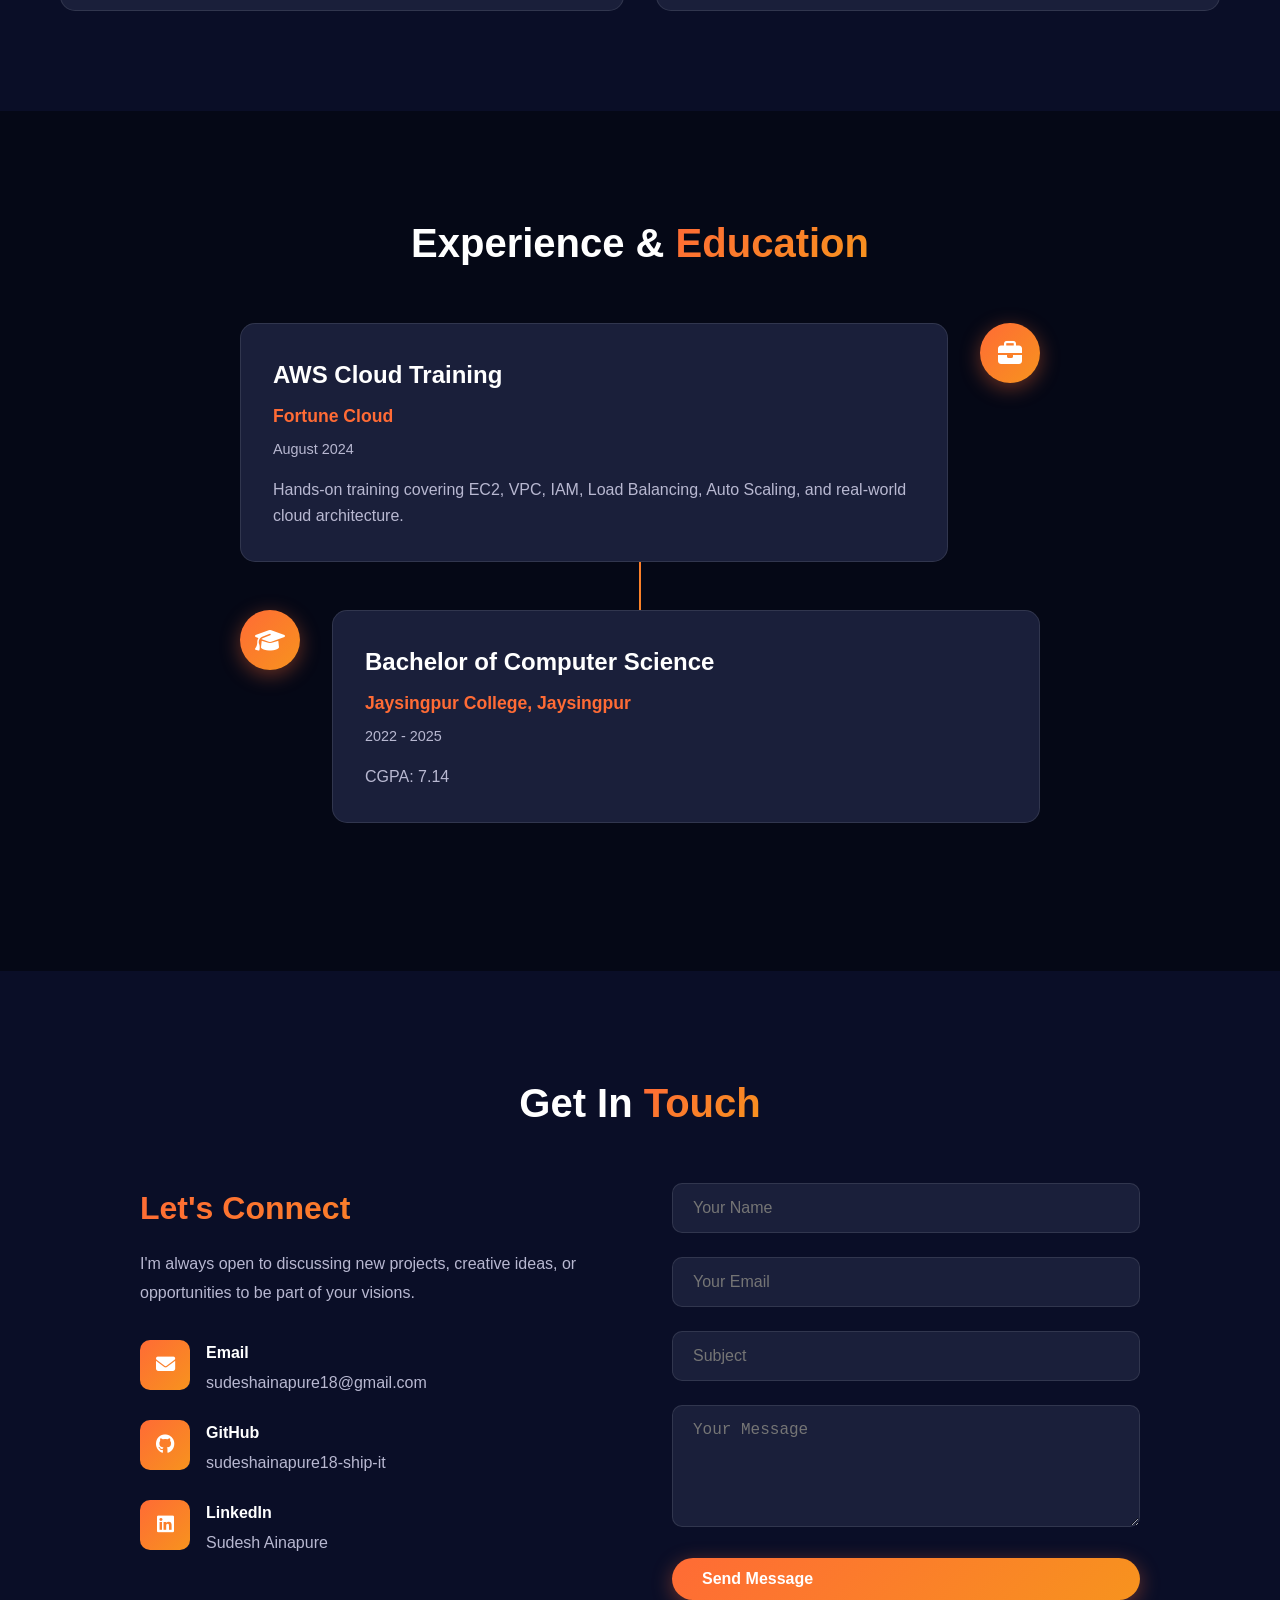
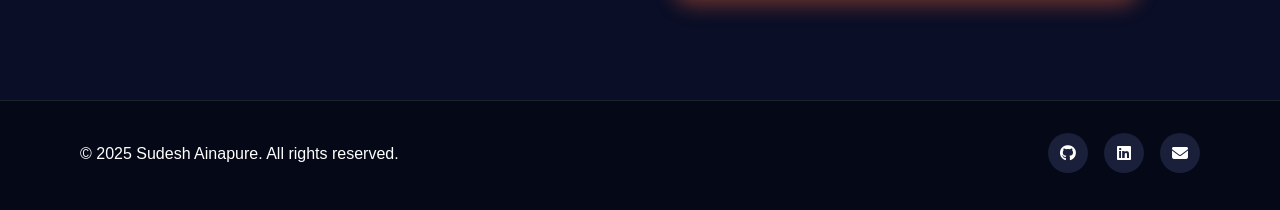
==== commit a42a5696: "Update portfolio website - index.html" ====
--- a/index.html
+++ b/index.html
@@ -4,721 +4,382 @@
     <meta charset="UTF-8">
     <meta name="viewport" content="width=device-width, initial-scale=1.0">
     <title>Sudesh Ainapure - AWS Cloud & DevOps Engineer</title>
-    <link href="https://fonts.googleapis.com/css2?family=Poppins:wght@300;400;600;700&display=swap" rel="stylesheet">
-    <style>
-        * {
-            margin: 0;
-            padding: 0;
-            box-sizing: border-box;
-        }
-        
-        body {
-            font-family: 'Poppins', sans-serif;
-            line-height: 1.6;
-            color: #333;
-            background: #0f0f1e;
-            overflow-x: hidden;
-        }
-        
-        /* Animated Background */
-        .bg-animation {
-            position: fixed;
-            top: 0;
-            left: 0;
-            width: 100%;
-            height: 100%;
-            z-index: -1;
-            background: linear-gradient(45deg, #0f0f1e, #1a1a2e, #16213e);
-            background-size: 400% 400%;
-            animation: gradientShift 15s ease infinite;
-        }
-        
-        .bg-animation::before {
-            content: '';
-            position: absolute;
-            width: 200%;
-            height: 200%;
-            background: radial-gradient(circle, rgba(102, 126, 234, 0.1) 1px, transparent 1px);
-            background-size: 50px 50px;
-            animation: moveGrid 20s linear infinite;
-        }
-        
-        @keyframes gradientShift {
-            0% { background-position: 0% 50%; }
-            50% { background-position: 100% 50%; }
-            100% { background-position: 0% 50%; }
-        }
-        
-        @keyframes moveGrid {
-            0% { transform: translate(0, 0); }
-            100% { transform: translate(50px, 50px); }
-        }
-        
-        /* Floating particles */
-        .particle {
-            position: fixed;
-            width: 4px;
-            height: 4px;
-            background: rgba(102, 126, 234, 0.5);
-            border-radius: 50%;
-            animation: float 15s infinite;
-            z-index: -1;
-        }
-        
-        @keyframes float {
-            0%, 100% { transform: translateY(0) translateX(0); opacity: 0; }
-            10% { opacity: 1; }
-            90% { opacity: 1; }
-            100% { transform: translateY(-100vh) translateX(100px); opacity: 0; }
-        }
-        
-        .container {
-            max-width: 1200px;
-            margin: 0 auto;
-            padding: 20px;
-            position: relative;
-        }
-        
-        /* Navigation */
-        nav {
-            position: fixed;
-            top: 0;
-            left: 0;
-            right: 0;
-            background: rgba(15, 15, 30, 0.95);
-            backdrop-filter: blur(10px);
-            padding: 15px 0;
-            z-index: 1000;
-            box-shadow: 0 5px 20px rgba(0,0,0,0.3);
-            animation: slideDown 0.5s ease;
-        }
-        
-        @keyframes slideDown {
-            from { transform: translateY(-100%); }
-            to { transform: translateY(0); }
-        }
-        
-        nav .container {
-            display: flex;
-            justify-content: space-between;
-            align-items: center;
-        }
-        
-        .logo {
-            font-size: 1.5em;
-            font-weight: 700;
-            background: linear-gradient(135deg, #667eea 0%, #764ba2 100%);
-            -webkit-background-clip: text;
-            -webkit-text-fill-color: transparent;
-            animation: glow 2s ease-in-out infinite;
-        }
-        
-        @keyframes glow {
-            0%, 100% { filter: drop-shadow(0 0 5px rgba(102, 126, 234, 0.5)); }
-            50% { filter: drop-shadow(0 0 20px rgba(102, 126, 234, 0.8)); }
-        }
-        
-        .nav-links {
-            display: flex;
-            gap: 30px;
-            list-style: none;
-        }
-        
-        .nav-links a {
-            color: #fff;
-            text-decoration: none;
-            transition: all 0.3s;
-            position: relative;
-        }
-        
-        .nav-links a::after {
-            content: '';
-            position: absolute;
-            bottom: -5px;
-            left: 0;
-            width: 0;
-            height: 2px;
-            background: linear-gradient(135deg, #667eea 0%, #764ba2 100%);
-            transition: width 0.3s;
-        }
-        
-        .nav-links a:hover::after {
-            width: 100%;
-        }
-        
-        .menu-toggle {
-            display: none;
-            flex-direction: column;
-            cursor: pointer;
-        }
-        
-        .menu-toggle span {
-            width: 25px;
-            height: 3px;
-            background: #fff;
-            margin: 3px 0;
-            transition: 0.3s;
-        }
-        
-        /* Hero Section */
-        header {
-            min-height: 100vh;
-            display: flex;
-            align-items: center;
-            justify-content: center;
-            text-align: center;
-            padding-top: 80px;
-            animation: fadeIn 1s ease;
-        }
-        
-        @keyframes fadeIn {
-            from { opacity: 0; }
-            to { opacity: 1; }
-        }
-        
-        .hero-content h1 {
-            font-size: 4em;
-            color: #fff;
-            margin-bottom: 20px;
-            animation: slideUp 1s ease;
-        }
-        
-        @keyframes slideUp {
-            from { transform: translateY(50px); opacity: 0; }
-            to { transform: translateY(0); opacity: 1; }
-        }
-        
-        .hero-content .tagline {
-            font-size: 1.5em;
-            background: linear-gradient(135deg, #667eea 0%, #764ba2 100%);
-            -webkit-background-clip: text;
-            -webkit-text-fill-color: transparent;
-            margin-bottom: 30px;
-            animation: slideUp 1s ease 0.2s both;
-        }
-        
-        .hero-content p {
-            color: #aaa;
-            font-size: 1.1em;
-            max-width: 600px;
-            margin: 0 auto 40px;
-            animation: slideUp 1s ease 0.4s both;
-        }
-        
-        .cta-buttons {
-            display: flex;
-            gap: 20px;
-            justify-content: center;
-            flex-wrap: wrap;
-            animation: slideUp 1s ease 0.6s both;
-        }
-        
-        .btn {
-            padding: 15px 40px;
-            border-radius: 50px;
-            text-decoration: none;
-            font-weight: 600;
-            transition: all 0.3s;
-            position: relative;
-            overflow: hidden;
-        }
-        
-        .btn-primary {
-            background: linear-gradient(135deg, #667eea 0%, #764ba2 100%);
-            color: #fff;
-            box-shadow: 0 10px 30px rgba(102, 126, 234, 0.3);
-        }
-        
-        .btn-primary:hover {
-            transform: translateY(-3px);
-            box-shadow: 0 15px 40px rgba(102, 126, 234, 0.5);
-        }
-        
-        .btn-secondary {
-            background: transparent;
-            color: #fff;
-            border: 2px solid #667eea;
-        }
-        
-        .btn-secondary:hover {
-            background: rgba(102, 126, 234, 0.1);
-            transform: translateY(-3px);
-        }
-        
-        .contact-info {
-            display: flex;
-            justify-content: center;
-            gap: 30px;
-            flex-wrap: wrap;
-            margin-top: 40px;
-            animation: slideUp 1s ease 0.8s both;
-        }
-        
-        .contact-info a {
-            color: #aaa;
-            text-decoration: none;
-            display: flex;
-            align-items: center;
-            gap: 8px;
-            transition: all 0.3s;
-        }
-        
-        .contact-info a:hover {
-            color: #667eea;
-            transform: translateY(-3px);
-        }
-        
-        /* Section Styles */
-        .section {
-            background: rgba(255, 255, 255, 0.05);
-            backdrop-filter: blur(10px);
-            padding: 60px 40px;
-            margin: 50px 0;
-            border-radius: 20px;
-            border: 1px solid rgba(255, 255, 255, 0.1);
-            animation: fadeInUp 0.8s ease;
-            transition: all 0.3s;
-        }
-        
-        .section:hover {
-            transform: translateY(-5px);
-            box-shadow: 0 20px 60px rgba(102, 126, 234, 0.2);
-        }
-        
-        @keyframes fadeInUp {
-            from { 
-                opacity: 0;
-                transform: translateY(30px);
-            }
-            to { 
-                opacity: 1;
-                transform: translateY(0);
-            }
-        }
-        
-        h2 {
-            color: #fff;
-            font-size: 2.5em;
-            margin-bottom: 30px;
-            position: relative;
-            display: inline-block;
-        }
-        
-        h2::after {
-            content: '';
-            position: absolute;
-            bottom: -10px;
-            left: 0;
-            width: 60px;
-            height: 4px;
-            background: linear-gradient(135deg, #667eea 0%, #764ba2 100%);
-            border-radius: 2px;
-            animation: expandWidth 1s ease;
-        }
-        
-        @keyframes expandWidth {
-            from { width: 0; }
-            to { width: 60px; }
-        }
-        
-        /* Skills Grid */
-        .skills-grid {
-            display: grid;
-            grid-template-columns: repeat(auto-fit, minmax(150px, 1fr));
-            gap: 20px;
-            margin-top: 40px;
-        }
-        
-        .skill-tag {
-            background: linear-gradient(135deg, rgba(102, 126, 234, 0.2) 0%, rgba(118, 75, 162, 0.2) 100%);
-            border: 2px solid rgba(102, 126, 234, 0.3);
-            color: #fff;
-            padding: 20px;
-            border-radius: 15px;
-            text-align: center;
-            font-weight: 600;
-            transition: all 0.3s;
-            cursor: pointer;
-            animation: popIn 0.5s ease;
-        }
-        
-        @keyframes popIn {
-            0% { transform: scale(0); opacity: 0; }
-            50% { transform: scale(1.1); }
-            100% { transform: scale(1); opacity: 1; }
-        }
-        
-        .skill-tag:hover {
-            transform: translateY(-10px) scale(1.05);
-            background: linear-gradient(135deg, rgba(102, 126, 234, 0.4) 0%, rgba(118, 75, 162, 0.4) 100%);
-            box-shadow: 0 15px 40px rgba(102, 126, 234, 0.3);
-        }
-        
-        /* Project Cards */
-        .project-card {
-            background: linear-gradient(135deg, rgba(102, 126, 234, 0.1) 0%, rgba(118, 75, 162, 0.1) 100%);
-            padding: 40px;
-            margin-bottom: 30px;
-            border-radius: 20px;
-            border-left: 5px solid #667eea;
-            transition: all 0.4s;
-            position: relative;
-            overflow: hidden;
-        }
-        
-        .project-card::before {
-            content: '';
-            position: absolute;
-            top: 0;
-            left: -100%;
-            width: 100%;
-            height: 100%;
-            background: linear-gradient(90deg, transparent, rgba(102, 126, 234, 0.1), transparent);
-            transition: left 0.5s;
-        }
-        
-        .project-card:hover::before {
-            left: 100%;
-        }
-        
-        .project-card:hover {
-            transform: translateX(10px);
-            box-shadow: 0 15px 50px rgba(102, 126, 234, 0.3);
-            border-left-width: 10px;
-        }
-        
-        .project-card h3 {
-            color: #fff;
-            margin-bottom: 15px;
-            font-size: 1.5em;
-        }
-        
-        .project-type {
-            display: inline-block;
-            background: linear-gradient(135deg, #667eea 0%, #764ba2 100%);
-            color: white;
-            padding: 8px 20px;
-            border-radius: 20px;
-            font-size: 0.85em;
-            margin-bottom: 15px;
-            animation: pulse 2s ease-in-out infinite;
-        }
-        
-        @keyframes pulse {
-            0%, 100% { transform: scale(1); }
-            50% { transform: scale(1.05); }
-        }
-        
-        .project-card p {
-            color: #ccc;
-            margin-bottom: 20px;
-        }
-        
-        .tech-stack {
-            margin-top: 20px;
-            padding-top: 20px;
-            border-top: 1px solid rgba(255, 255, 255, 0.1);
-            color: #aaa;
-        }
-        
-        .tech-stack strong {
-            color: #667eea;
-        }
-        
-        /* Education & Experience Cards */
-        .education-card, .experience-card {
-            background: linear-gradient(135deg, rgba(102, 126, 234, 0.2) 0%, rgba(118, 75, 162, 0.2) 100%);
-            padding: 30px;
-            border-radius: 15px;
-            margin-bottom: 20px;
-            border: 2px solid rgba(102, 126, 234, 0.3);
-            transition: all 0.3s;
-        }
-        
-        .education-card:hover, .experience-card:hover {
-            transform: scale(1.02);
-            box-shadow: 0 15px 40px rgba(102, 126, 234, 0.3);
-        }
-        
-        .education-card h3, .experience-card h3 {
-            color: #fff;
-            margin-bottom: 10px;
-        }
-        
-        .education-card p, .experience-card p {
-            color: #ccc;
-        }
-        
-        /* Footer */
-        footer {
-            text-align: center;
-            color: #aaa;
-            padding: 40px 20px;
-            margin-top: 50px;
-            border-top: 1px solid rgba(255, 255, 255, 0.1);
-        }
-        
-        footer p {
-            margin: 10px 0;
-        }
-        
-        /* Scroll to top button */
-        .scroll-top {
-            position: fixed;
-            bottom: 30px;
-            right: 30px;
-            width: 50px;
-            height: 50px;
-            background: linear-gradient(135deg, #667eea 0%, #764ba2 100%);
-            border-radius: 50%;
-            display: flex;
-            align-items: center;
-            justify-content: center;
-            color: #fff;
-            cursor: pointer;
-            opacity: 0;
-            transition: all 0.3s;
-            z-index: 999;
-        }
-        
-        .scroll-top.visible {
-            opacity: 1;
-        }
-        
-        .scroll-top:hover {
-            transform: translateY(-5px);
-            box-shadow: 0 10px 30px rgba(102, 126, 234, 0.5);
-        }
-        
-        /* Responsive Design */
-        @media (max-width: 768px) {
-            .nav-links {
-                position: fixed;
-                top: 70px;
-                left: -100%;
-                flex-direction: column;
-                background: rgba(15, 15, 30, 0.98);
-                width: 100%;
-                padding: 30px;
-                transition: left 0.3s;
-            }
-            
-            .nav-links.active {
-                left: 0;
-            }
-            
-            .menu-toggle {
-                display: flex;
-            }
-            
-            .hero-content h1 {
-                font-size: 2.5em;
-            }
-            
-            .hero-content .tagline {
-                font-size: 1.2em;
-            }
-            
-            h2 {
-                font-size: 2em;
-            }
-            
-            .section {
-                padding: 40px 20px;
-            }
-            
-            .skills-grid {
-                grid-template-columns: repeat(auto-fit, minmax(120px, 1fr));
-                gap: 15px;
-            }
-            
-            .cta-buttons {
-                flex-direction: column;
-                align-items: center;
-            }
-            
-            .btn {
-                width: 100%;
-                max-width: 300px;
-            }
-        }
-    </style>
+    <link rel="stylesheet" href="style.css">
+    <link rel="stylesheet" href="https://cdnjs.cloudflare.com/ajax/libs/font-awesome/6.4.0/css/all.min.css">
 </head>
 <body>
-    <div class="bg-animation"></div>
-    
-    <!-- Floating Particles -->
-    <script>
-        for(let i = 0; i < 20; i++) {
-            let particle = document.createElement('div');
-            particle.className = 'particle';
-            particle.style.left = Math.random() * 100 + '%';
-            particle.style.animationDelay = Math.random() * 15 + 's';
-            particle.style.animationDuration = (Math.random() * 10 + 10) + 's';
-            document.body.appendChild(particle);
-        }
-    </script>
-    
+    <!-- Particle Background -->
+    <div id="particles-js"></div>
+
     <!-- Navigation -->
-    <nav>
-        <div class="container">
-            <div class="logo">SA</div>
-            <div class="menu-toggle" onclick="toggleMenu()">
+    <nav class="navbar" id="navbar">
+        <div class="nav-container">
+            <div class="logo">
+                <span class="logo-text">Sudesh<span class="highlight">.dev</span></span>
+            </div>
+            <ul class="nav-menu" id="nav-menu">
+                <li><a href="#home" class="nav-link">Home</a></li>
+                <li><a href="#about" class="nav-link">About</a></li>
+                <li><a href="#skills" class="nav-link">Skills</a></li>
+                <li><a href="#projects" class="nav-link">Projects</a></li>
+                <li><a href="#experience" class="nav-link">Experience</a></li>
+                <li><a href="#contact" class="nav-link">Contact</a></li>
+            </ul>
+            <div class="hamburger" id="hamburger">
                 <span></span>
                 <span></span>
                 <span></span>
             </div>
-            <ul class="nav-links" id="navLinks">
-                <li><a href="#home">Home</a></li>
-                <li><a href="#skills">Skills</a></li>
-                <li><a href="#projects">Projects</a></li>
-                <li><a href="#experience">Experience</a></li>
-                <li><a href="#education">Education</a></li>
-            </ul>
         </div>
     </nav>
-    
-    <div class="container">
-        <!-- Hero Section -->
-        <header id="home">
+
+    <!-- Hero Section -->
+    <section id="home" class="hero">
+        <div class="hero-container">
             <div class="hero-content">
-                <h1>Sudesh Vidyasagar Ainapure</h1>
-                <p class="tagline">AWS Cloud & DevOps Engineer</p>
-                <p>Aspiring cloud professional with hands-on experience in AWS infrastructure, cloud deployment, and scalable architectures. Passionate about building robust, automated solutions.</p>
-                <div class="cta-buttons">
-                    <a href="mailto:sudeshainapure18@gmail.com" class="btn btn-primary">Get In Touch</a>
-                    <a href="https://nyc3.digitaloceanspaces.com/bhindi-drive/files/b79dae1a-add2-44de-ad75-f27605c6350c/2025-12-30T14-23-06-800Z-b8c43983-sudesh_resume.pdf" class="btn btn-secondary" target="_blank">Download Resume</a>
-                </div>
+                <div class="hero-text">
+                    <h1 class="hero-title">
+                        Hi, I'm <span class="gradient-text">Sudesh Ainapure</span>
+                    </h1>
+                    <h2 class="hero-subtitle">AWS Cloud & DevOps Engineer</h2>
+                    <p class="hero-description">
+                        Aspiring engineer with hands-on experience in AWS infrastructure, 
+                        cloud deployment, and building scalable, fault-tolerant architectures.
+                    </p>
+                    <div class="hero-buttons">
+                        <a href="#contact" class="btn btn-primary">
+                            <i class="fas fa-envelope"></i> Get In Touch
+                        </a>
+                        <a href="#projects" class="btn btn-secondary">
+                            <i class="fas fa-code"></i> View Projects
+                        </a>
+                    </div>
+                    <div class="social-links">
+                        <a href="https://github.com/sudeshainapure18-ship-it" target="_blank" class="social-icon">
+                            <i class="fab fa-github"></i>
+                        </a>
+                        <a href="https://www.linkedin.com/in/sudesh-ainapure-471b55378" target="_blank" class="social-icon">
+                            <i class="fab fa-linkedin"></i>
+                        </a>
+                        <a href="mailto:sudeshainapure18@gmail.com" class="social-icon">
+                            <i class="fas fa-envelope"></i>
+                        </a>
+                    </div>
+                </div>
+                <div class="hero-image">
+                    <div class="image-wrapper">
+                        <img src="https://nyc3.digitaloceanspaces.com/bhindi-drive/files/b79dae1a-add2-44de-ad75-f27605c6350c/2026-01-06T14-09-51-964Z-18a449c9-chat-image-1767708591946-0.jpg" alt="Sudesh Ainapure">
+                        <div class="floating-icon icon-1"><i class="fab fa-aws"></i></div>
+                        <div class="floating-icon icon-2"><i class="fab fa-linux"></i></div>
+                        <div class="floating-icon icon-3"><i class="fas fa-cloud"></i></div>
+                        <div class="floating-icon icon-4"><i class="fas fa-server"></i></div>
+                    </div>
+                </div>
+            </div>
+        </div>
+        <div class="scroll-indicator">
+            <div class="mouse"></div>
+        </div>
+    </section>
+
+    <!-- About Section -->
+    <section id="about" class="about">
+        <div class="container">
+            <h2 class="section-title">About <span class="highlight">Me</span></h2>
+            <div class="about-content">
+                <div class="about-text">
+                    <p class="about-description">
+                        I'm an aspiring AWS Cloud & DevOps Engineer with a passion for building 
+                        scalable and fault-tolerant cloud architectures. With hands-on experience 
+                        in AWS services, I specialize in deploying and managing cloud infrastructure 
+                        that drives business success.
+                    </p>
+                    <p class="about-description">
+                        My expertise includes EC2, Auto Scaling, Load Balancing, VPC configuration, 
+                        and CloudWatch monitoring. I'm constantly learning and implementing best 
+                        practices in cloud computing and DevOps methodologies.
+                    </p>
+                    <div class="about-stats">
+                        <div class="stat-item">
+                            <h3 class="stat-number">2+</h3>
+                            <p class="stat-label">Projects Completed</p>
+                        </div>
+                        <div class="stat-item">
+                            <h3 class="stat-number">8+</h3>
+                            <p class="stat-label">Technologies</p>
+                        </div>
+                        <div class="stat-item">
+                            <h3 class="stat-number">100%</h3>
+                            <p class="stat-label">Dedication</p>
+                        </div>
+                    </div>
+                </div>
+            </div>
+        </div>
+    </section>
+
+    <!-- Skills Section -->
+    <section id="skills" class="skills">
+        <div class="container">
+            <h2 class="section-title">My <span class="highlight">Skills</span></h2>
+            <div class="skills-grid">
+                <div class="skill-card">
+                    <div class="skill-icon">
+                        <i class="fab fa-aws"></i>
+                    </div>
+                    <h3 class="skill-name">AWS Cloud</h3>
+                    <p class="skill-description">EC2, ALB, Auto Scaling, VPC, CloudWatch</p>
+                    <div class="skill-bar">
+                        <div class="skill-progress" data-progress="85"></div>
+                    </div>
+                </div>
+                <div class="skill-card">
+                    <div class="skill-icon">
+                        <i class="fab fa-linux"></i>
+                    </div>
+                    <h3 class="skill-name">Linux</h3>
+                    <p class="skill-description">System Administration & Shell Scripting</p>
+                    <div class="skill-bar">
+                        <div class="skill-progress" data-progress="80"></div>
+                    </div>
+                </div>
+                <div class="skill-card">
+                    <div class="skill-icon">
+                        <i class="fas fa-cloud"></i>
+                    </div>
+                    <h3 class="skill-name">Cloud Computing</h3>
+                    <p class="skill-description">Infrastructure & Architecture Design</p>
+                    <div class="skill-bar">
+                        <div class="skill-progress" data-progress="85"></div>
+                    </div>
+                </div>
+                <div class="skill-card">
+                    <div class="skill-icon">
+                        <i class="fab fa-html5"></i>
+                    </div>
+                    <h3 class="skill-name">HTML & CSS</h3>
+                    <p class="skill-description">Frontend Development</p>
+                    <div class="skill-bar">
+                        <div class="skill-progress" data-progress="75"></div>
+                    </div>
+                </div>
+                <div class="skill-card">
+                    <div class="skill-icon">
+                        <i class="fas fa-database"></i>
+                    </div>
+                    <h3 class="skill-name">SQL & MariaDB</h3>
+                    <p class="skill-description">Database Management</p>
+                    <div class="skill-bar">
+                        <div class="skill-progress" data-progress="70"></div>
+                    </div>
+                </div>
+                <div class="skill-card">
+                    <div class="skill-icon">
+                        <i class="fab fa-php"></i>
+                    </div>
+                    <h3 class="skill-name">PHP</h3>
+                    <p class="skill-description">Backend Development</p>
+                    <div class="skill-bar">
+                        <div class="skill-progress" data-progress="70"></div>
+                    </div>
+                </div>
+            </div>
+        </div>
+    </section>
+
+    <!-- Projects Section -->
+    <section id="projects" class="projects">
+        <div class="container">
+            <h2 class="section-title">Featured <span class="highlight">Projects</span></h2>
+            <div class="projects-grid">
+                <div class="project-card">
+                    <div class="project-image">
+                        <div class="project-overlay">
+                            <div class="project-links">
+                                <a href="https://github.com/sudeshainapure18-ship-it/student-registration-from" target="_blank" class="project-link">
+                                    <i class="fab fa-github"></i>
+                                </a>
+                            </div>
+                        </div>
+                        <div class="project-icon">
+                            <i class="fas fa-user-graduate"></i>
+                        </div>
+                    </div>
+                    <div class="project-content">
+                        <h3 class="project-title">Student Registration System</h3>
+                        <p class="project-description">
+                            A dynamic web-based application developed to collect and store student 
+                            information using a web form. Built with PHP, MariaDB, and deployed on AWS EC2.
+                        </p>
+                        <div class="project-tech">
+                            <span class="tech-tag">AWS EC2</span>
+                            <span class="tech-tag">PHP</span>
+                            <span class="tech-tag">MariaDB</span>
+                            <span class="tech-tag">Apache</span>
+                            <span class="tech-tag">Linux</span>
+                        </div>
+                    </div>
+                </div>
+
+                <div class="project-card">
+                    <div class="project-image">
+                        <div class="project-overlay">
+                            <div class="project-links">
+                                <a href="https://github.com/sudeshainapure18-ship-it/AUTOMATIC-SCALLING-GROUP/tree/main/ASG#readme" target="_blank" class="project-link">
+                                    <i class="fab fa-github"></i>
+                                </a>
+                            </div>
+                        </div>
+                        <div class="project-icon">
+                            <i class="fas fa-chart-line"></i>
+                        </div>
+                    </div>
+                    <div class="project-content">
+                        <h3 class="project-title">Auto Scaling Group with ALB</h3>
+                        <p class="project-description">
+                            Highly available and scalable web application architecture on AWS using 
+                            Auto Scaling Groups and Application Load Balancer. Automatically adjusts 
+                            instances based on demand.
+                        </p>
+                        <div class="project-tech">
+                            <span class="tech-tag">AWS EC2</span>
+                            <span class="tech-tag">Auto Scaling</span>
+                            <span class="tech-tag">ALB</span>
+                            <span class="tech-tag">VPC</span>
+                            <span class="tech-tag">Launch Templates</span>
+                        </div>
+                    </div>
+                </div>
+            </div>
+        </div>
+    </section>
+
+    <!-- Experience Section -->
+    <section id="experience" class="experience">
+        <div class="container">
+            <h2 class="section-title">Experience & <span class="highlight">Education</span></h2>
+            <div class="timeline">
+                <div class="timeline-item">
+                    <div class="timeline-icon">
+                        <i class="fas fa-briefcase"></i>
+                    </div>
+                    <div class="timeline-content">
+                        <h3 class="timeline-title">AWS Cloud Training</h3>
+                        <h4 class="timeline-company">Fortune Cloud</h4>
+                        <p class="timeline-date">August 2024</p>
+                        <p class="timeline-description">
+                            Hands-on training covering EC2, VPC, IAM, Load Balancing, Auto Scaling, 
+                            and real-world cloud architecture.
+                        </p>
+                    </div>
+                </div>
+                <div class="timeline-item">
+                    <div class="timeline-icon">
+                        <i class="fas fa-graduation-cap"></i>
+                    </div>
+                    <div class="timeline-content">
+                        <h3 class="timeline-title">Bachelor of Computer Science</h3>
+                        <h4 class="timeline-company">Jaysingpur College, Jaysingpur</h4>
+                        <p class="timeline-date">2022 - 2025</p>
+                        <p class="timeline-description">
+                            CGPA: 7.14
+                        </p>
+                    </div>
+                </div>
+            </div>
+        </div>
+    </section>
+
+    <!-- Contact Section -->
+    <section id="contact" class="contact">
+        <div class="container">
+            <h2 class="section-title">Get In <span class="highlight">Touch</span></h2>
+            <div class="contact-content">
                 <div class="contact-info">
-                    <a href="tel:+918766798084">📞 +91 8766798084</a>
-                    <a href="mailto:sudeshainapure18@gmail.com">✉️ Email</a>
-                    <a href="https://linkedin.com/in/sudesh-ainapure" target="_blank">💼 LinkedIn</a>
-                    <a href="#">📍 Kolhapur, Maharashtra</a>
-                </div>
-            </div>
-        </header>
-
-        <!-- Skills Section -->
-        <div class="section" id="skills">
-            <h2>💻 Technical Skills</h2>
-            <div class="skills-grid">
-                <div class="skill-tag" style="animation-delay: 0.1s">AWS EC2</div>
-                <div class="skill-tag" style="animation-delay: 0.2s">ALB</div>
-                <div class="skill-tag" style="animation-delay: 0.3s">Auto Scaling</div>
-                <div class="skill-tag" style="animation-delay: 0.4s">VPC</div>
-                <div class="skill-tag" style="animation-delay: 0.5s">CloudWatch</div>
-                <div class="skill-tag" style="animation-delay: 0.6s">IAM</div>
-                <div class="skill-tag" style="animation-delay: 0.7s">Linux</div>
-                <div class="skill-tag" style="animation-delay: 0.8s">Python</div>
-                <div class="skill-tag" style="animation-delay: 0.9s">SQL</div>
-                <div class="skill-tag" style="animation-delay: 1s">HTML/CSS</div>
-                <div class="skill-tag" style="animation-delay: 1.1s">Nginx</div>
-                <div class="skill-tag" style="animation-delay: 1.2s">MariaDB</div>
-            </div>
-        </div>
-
-        <!-- Projects Section -->
-        <div class="section" id="projects">
-            <h2>🚀 Featured Projects</h2>
-            
-            <div class="project-card">
-                <span class="project-type">AWS Cloud Project</span>
-                <h3>Deploying Dynamic Webpage on AWS</h3>
-                <p>Successfully demonstrated how a Signup and Login application can be deployed on an AWS EC2 instance using cloud infrastructure. Integrated Nginx, MariaDB, and backend services for a complete web application deployment with secure user authentication.</p>
-                <div class="tech-stack">
-                    <strong>Technology Stack:</strong> AWS EC2 • Amazon Linux • Nginx • MariaDB • HTML • CSS • Backend Services
-                </div>
-            </div>
-
-            <div class="project-card">
-                <span class="project-type">AWS Cloud Architecture</span>
-                <h3>AWS Auto Scaling Group with Application Load Balancer</h3>
-                <p>Designed and implemented a highly available AWS architecture using an Application Load Balancer (ALB) with path-based routing to distribute traffic across multiple applications. Configured Auto Scaling Groups (ASG) with dynamic, static, and scheduled scaling strategies to efficiently handle varying workloads and ensure scalability and fault tolerance.</p>
-                <div class="tech-stack">
-                    <strong>Technology Stack:</strong> Amazon EC2 • Application Load Balancer (ALB) • Auto Scaling Groups (ASG) • Target Groups • Amazon CloudWatch • Amazon VPC • Amazon Linux
-                </div>
-            </div>
-        </div>
-
-        <!-- Experience Section -->
-        <div class="section" id="experience">
-            <h2>💼 Experience</h2>
-            <div class="experience-card">
-                <h3>Cloud Training - Fortune Cloud, Cravita Technology</h3>
-                <p>Completed comprehensive hands-on AWS Cloud training covering EC2, VPC, IAM, Load Balancing, Auto Scaling, and real-world cloud architecture design patterns. Gained practical experience in deploying and managing cloud infrastructure.</p>
-            </div>
-        </div>
-
-        <!-- Education Section -->
-        <div class="section" id="education">
-            <h2>🎓 Education</h2>
-            <div class="education-card">
-                <h3>Bachelor of Computer Science</h3>
-                <p><strong>Jaysingpur College, Jaysingpur</strong></p>
-                <p>CGPA: 7.14/10.00</p>
-                <p>2022 - 2025</p>
-            </div>
-        </div>
-
-        <footer>
-            <p>© 2025 Sudesh Ainapure. All rights reserved.</p>
-            <p>Built with passion for Cloud & DevOps ☁️</p>
-        </footer>
-    </div>
-    
-    <!-- Scroll to Top Button -->
-    <div class="scroll-top" id="scrollTop" onclick="scrollToTop()">↑</div>
-    
-    <script>
-        // Mobile menu toggle
-        function toggleMenu() {
-            document.getElementById('navLinks').classList.toggle('active');
-        }
-        
-        // Smooth scrolling
-        document.querySelectorAll('a[href^="#"]').forEach(anchor => {
-            anchor.addEventListener('click', function (e) {
-                e.preventDefault();
-                const target = document.querySelector(this.getAttribute('href'));
-                if(target) {
-                    target.scrollIntoView({ behavior: 'smooth', block: 'start' });
-                    document.getElementById('navLinks').classList.remove('active');
-                }
-            });
-        });
-        
-        // Scroll to top button
-        window.addEventListener('scroll', function() {
-            const scrollTop = document.getElementById('scrollTop');
-            if (window.pageYOffset > 300) {
-                scrollTop.classList.add('visible');
-            } else {
-                scrollTop.classList.remove('visible');
-            }
-        });
-        
-        function scrollToTop() {
-            window.scrollTo({ top: 0, behavior: 'smooth' });
-        }
-        
-        // Intersection Observer for animations
-        const observerOptions = {
-            threshold: 0.1,
-            rootMargin: '0px 0px -100px 0px'
-        };
-        
-        const observer = new IntersectionObserver(function(entries) {
-            entries.forEach(entry => {
-                if (entry.isIntersecting) {
-                    entry.target.style.opacity = '1';
-                    entry.target.style.transform = 'translateY(0)';
-                }
-            });
-        }, observerOptions);
-        
-        document.querySelectorAll('.section').forEach(section => {
-            observer.observe(section);
-        });
-    </script>
+                    <h3 class="contact-subtitle">Let's Connect</h3>
+                    <p class="contact-description">
+                        I'm always open to discussing new projects, creative ideas, or 
+                        opportunities to be part of your visions.
+                    </p>
+                    <div class="contact-details">
+                        <div class="contact-item">
+                            <div class="contact-icon">
+                                <i class="fas fa-envelope"></i>
+                            </div>
+                            <div class="contact-text">
+                                <h4>Email</h4>
+                                <a href="mailto:sudeshainapure18@gmail.com">sudeshainapure18@gmail.com</a>
+                            </div>
+                        </div>
+                        <div class="contact-item">
+                            <div class="contact-icon">
+                                <i class="fab fa-github"></i>
+                            </div>
+                            <div class="contact-text">
+                                <h4>GitHub</h4>
+                                <a href="https://github.com/sudeshainapure18-ship-it" target="_blank">sudeshainapure18-ship-it</a>
+                            </div>
+                        </div>
+                        <div class="contact-item">
+                            <div class="contact-icon">
+                                <i class="fab fa-linkedin"></i>
+                            </div>
+                            <div class="contact-text">
+                                <h4>LinkedIn</h4>
+                                <a href="https://www.linkedin.com/in/sudesh-ainapure-471b55378" target="_blank">Sudesh Ainapure</a>
+                            </div>
+                        </div>
+                    </div>
+                </div>
+                <div class="contact-form-wrapper">
+                    <form id="contact-form" class="contact-form">
+                        <div class="form-group">
+                            <input type="text" name="name" placeholder="Your Name" required>
+                        </div>
+                        <div class="form-group">
+                            <input type="email" name="email" placeholder="Your Email" required>
+                        </div>
+                        <div class="form-group">
+                            <input type="text" name="subject" placeholder="Subject" required>
+                        </div>
+                        <div class="form-group">
+                            <textarea name="message" rows="5" placeholder="Your Message" required></textarea>
+                        </div>
+                        <button type="submit" class="btn btn-primary btn-submit">
+                            <span class="btn-text">Send Message</span>
+                            <span class="btn-loader" style="display: none;">
+                                <i class="fas fa-spinner fa-spin"></i>
+                            </span>
+                        </button>
+                        <div id="form-message" class="form-message"></div>
+                    </form>
+                </div>
+            </div>
+        </div>
+    </section>
+
+    <!-- Footer -->
+    <footer class="footer">
+        <div class="container">
+            <div class="footer-content">
+                <p>&copy; 2025 Sudesh Ainapure. All rights reserved.</p>
+                <div class="footer-social">
+                    <a href="https://github.com/sudeshainapure18-ship-it" target="_blank" class="footer-link">
+                        <i class="fab fa-github"></i>
+                    </a>
+                    <a href="https://www.linkedin.com/in/sudesh-ainapure-471b55378" target="_blank" class="footer-link">
+                        <i class="fab fa-linkedin"></i>
+                    </a>
+                    <a href="mailto:sudeshainapure18@gmail.com" class="footer-link">
+                        <i class="fas fa-envelope"></i>
+                    </a>
+                </div>
+            </div>
+        </div>
+    </footer>
+
+    <!-- Scripts -->
+    <script src="https://cdn.jsdelivr.net/particles.js/2.0.0/particles.min.js"></script>
+    <script src="script.js"></script>
 </body>
 </html>
--- a/style.css
+++ b/style.css
@@ -0,0 +1,978 @@
+/* ===== RESET & BASE STYLES ===== */
+* {
+    margin: 0;
+    padding: 0;
+    box-sizing: border-box;
+}
+
+:root {
+    --primary-color: #FF6B35;
+    --secondary-color: #F7931E;
+    --accent-color: #00D9FF;
+    --dark-bg: #0A0E27;
+    --darker-bg: #050816;
+    --card-bg: #1A1F3A;
+    --text-primary: #FFFFFF;
+    --text-secondary: #B8B8D1;
+    --gradient-1: linear-gradient(135deg, #FF6B35 0%, #F7931E 100%);
+    --gradient-2: linear-gradient(135deg, #00D9FF 0%, #0099FF 100%);
+    --gradient-3: linear-gradient(135deg, #FF6B35 0%, #00D9FF 100%);
+}
+
+html {
+    scroll-behavior: smooth;
+}
+
+body {
+    font-family: 'Segoe UI', Tahoma, Geneva, Verdana, sans-serif;
+    background-color: var(--darker-bg);
+    color: var(--text-primary);
+    line-height: 1.6;
+    overflow-x: hidden;
+}
+
+.container {
+    max-width: 1200px;
+    margin: 0 auto;
+    padding: 0 20px;
+}
+
+/* ===== PARTICLE BACKGROUND ===== */
+#particles-js {
+    position: fixed;
+    width: 100%;
+    height: 100%;
+    top: 0;
+    left: 0;
+    z-index: -1;
+    background: var(--darker-bg);
+}
+
+/* ===== NAVIGATION ===== */
+.navbar {
+    position: fixed;
+    top: 0;
+    width: 100%;
+    background: rgba(10, 14, 39, 0.95);
+    backdrop-filter: blur(10px);
+    z-index: 1000;
+    transition: all 0.3s ease;
+    border-bottom: 1px solid rgba(255, 255, 255, 0.1);
+}
+
+.navbar.scrolled {
+    background: rgba(10, 14, 39, 0.98);
+    box-shadow: 0 5px 30px rgba(0, 0, 0, 0.3);
+}
+
+.nav-container {
+    max-width: 1200px;
+    margin: 0 auto;
+    padding: 1rem 2rem;
+    display: flex;
+    justify-content: space-between;
+    align-items: center;
+}
+
+.logo-text {
+    font-size: 1.5rem;
+    font-weight: 700;
+    color: var(--text-primary);
+}
+
+.highlight {
+    background: var(--gradient-1);
+    -webkit-background-clip: text;
+    -webkit-text-fill-color: transparent;
+    background-clip: text;
+}
+
+.nav-menu {
+    display: flex;
+    list-style: none;
+    gap: 2rem;
+}
+
+.nav-link {
+    color: var(--text-secondary);
+    text-decoration: none;
+    font-weight: 500;
+    transition: all 0.3s ease;
+    position: relative;
+}
+
+.nav-link::after {
+    content: '';
+    position: absolute;
+    bottom: -5px;
+    left: 0;
+    width: 0;
+    height: 2px;
+    background: var(--gradient-1);
+    transition: width 0.3s ease;
+}
+
+.nav-link:hover {
+    color: var(--text-primary);
+}
+
+.nav-link:hover::after {
+    width: 100%;
+}
+
+.hamburger {
+    display: none;
+    flex-direction: column;
+    cursor: pointer;
+    gap: 5px;
+}
+
+.hamburger span {
+    width: 25px;
+    height: 3px;
+    background: var(--text-primary);
+    transition: all 0.3s ease;
+}
+
+/* ===== HERO SECTION ===== */
+.hero {
+    min-height: 100vh;
+    display: flex;
+    align-items: center;
+    justify-content: center;
+    padding: 100px 20px 50px;
+    position: relative;
+}
+
+.hero-container {
+    max-width: 1200px;
+    margin: 0 auto;
+}
+
+.hero-content {
+    display: grid;
+    grid-template-columns: 1fr 1fr;
+    gap: 4rem;
+    align-items: center;
+}
+
+.hero-title {
+    font-size: 3.5rem;
+    font-weight: 800;
+    margin-bottom: 1rem;
+    line-height: 1.2;
+}
+
+.gradient-text {
+    background: var(--gradient-1);
+    -webkit-background-clip: text;
+    -webkit-text-fill-color: transparent;
+    background-clip: text;
+}
+
+.hero-subtitle {
+    font-size: 2rem;
+    color: var(--accent-color);
+    margin-bottom: 1.5rem;
+    font-weight: 600;
+}
+
+.hero-description {
+    font-size: 1.1rem;
+    color: var(--text-secondary);
+    margin-bottom: 2rem;
+    line-height: 1.8;
+}
+
+.hero-buttons {
+    display: flex;
+    gap: 1rem;
+    margin-bottom: 2rem;
+}
+
+.btn {
+    padding: 12px 30px;
+    border-radius: 50px;
+    text-decoration: none;
+    font-weight: 600;
+    transition: all 0.3s ease;
+    display: inline-flex;
+    align-items: center;
+    gap: 10px;
+    border: none;
+    cursor: pointer;
+    font-size: 1rem;
+}
+
+.btn-primary {
+    background: var(--gradient-1);
+    color: var(--text-primary);
+    box-shadow: 0 5px 20px rgba(255, 107, 53, 0.4);
+}
+
+.btn-primary:hover {
+    transform: translateY(-3px);
+    box-shadow: 0 8px 30px rgba(255, 107, 53, 0.6);
+}
+
+.btn-secondary {
+    background: transparent;
+    color: var(--text-primary);
+    border: 2px solid var(--primary-color);
+}
+
+.btn-secondary:hover {
+    background: var(--gradient-1);
+    transform: translateY(-3px);
+}
+
+.social-links {
+    display: flex;
+    gap: 1rem;
+}
+
+.social-icon {
+    width: 45px;
+    height: 45px;
+    border-radius: 50%;
+    background: var(--card-bg);
+    display: flex;
+    align-items: center;
+    justify-content: center;
+    color: var(--text-primary);
+    text-decoration: none;
+    transition: all 0.3s ease;
+    border: 1px solid rgba(255, 255, 255, 0.1);
+}
+
+.social-icon:hover {
+    background: var(--gradient-1);
+    transform: translateY(-5px) rotate(360deg);
+    box-shadow: 0 5px 20px rgba(255, 107, 53, 0.4);
+}
+
+.hero-image {
+    position: relative;
+}
+
+.image-wrapper {
+    position: relative;
+    width: 400px;
+    height: 400px;
+    margin: 0 auto;
+}
+
+.image-wrapper img {
+    width: 100%;
+    height: 100%;
+    object-fit: cover;
+    border-radius: 50%;
+    border: 5px solid transparent;
+    background: var(--gradient-1);
+    padding: 5px;
+    animation: float 6s ease-in-out infinite;
+    box-shadow: 0 20px 60px rgba(255, 107, 53, 0.3);
+}
+
+@keyframes float {
+    0%, 100% { transform: translateY(0px); }
+    50% { transform: translateY(-20px); }
+}
+
+.floating-icon {
+    position: absolute;
+    width: 60px;
+    height: 60px;
+    background: var(--card-bg);
+    border-radius: 15px;
+    display: flex;
+    align-items: center;
+    justify-content: center;
+    font-size: 1.5rem;
+    color: var(--primary-color);
+    box-shadow: 0 10px 30px rgba(0, 0, 0, 0.3);
+    animation: float-icon 4s ease-in-out infinite;
+}
+
+.icon-1 {
+    top: 0;
+    left: 0;
+    animation-delay: 0s;
+}
+
+.icon-2 {
+    top: 0;
+    right: 0;
+    animation-delay: 1s;
+}
+
+.icon-3 {
+    bottom: 0;
+    left: 0;
+    animation-delay: 2s;
+}
+
+.icon-4 {
+    bottom: 0;
+    right: 0;
+    animation-delay: 3s;
+}
+
+@keyframes float-icon {
+    0%, 100% { transform: translateY(0px) rotate(0deg); }
+    50% { transform: translateY(-15px) rotate(10deg); }
+}
+
+.scroll-indicator {
+    position: absolute;
+    bottom: 30px;
+    left: 50%;
+    transform: translateX(-50%);
+}
+
+.mouse {
+    width: 25px;
+    height: 40px;
+    border: 2px solid var(--text-secondary);
+    border-radius: 20px;
+    position: relative;
+    animation: scroll 2s infinite;
+}
+
+.mouse::before {
+    content: '';
+    position: absolute;
+    top: 8px;
+    left: 50%;
+    transform: translateX(-50%);
+    width: 4px;
+    height: 8px;
+    background: var(--primary-color);
+    border-radius: 2px;
+    animation: scroll-wheel 2s infinite;
+}
+
+@keyframes scroll {
+    0%, 100% { opacity: 0; }
+    50% { opacity: 1; }
+}
+
+@keyframes scroll-wheel {
+    0% { transform: translateX(-50%) translateY(0); }
+    100% { transform: translateX(-50%) translateY(15px); }
+}
+
+/* ===== SECTION STYLES ===== */
+section {
+    padding: 100px 20px;
+    position: relative;
+}
+
+.section-title {
+    font-size: 2.5rem;
+    text-align: center;
+    margin-bottom: 3rem;
+    font-weight: 700;
+}
+
+/* ===== ABOUT SECTION ===== */
+.about {
+    background: var(--dark-bg);
+}
+
+.about-content {
+    max-width: 900px;
+    margin: 0 auto;
+}
+
+.about-description {
+    font-size: 1.1rem;
+    color: var(--text-secondary);
+    margin-bottom: 1.5rem;
+    line-height: 1.8;
+}
+
+.about-stats {
+    display: grid;
+    grid-template-columns: repeat(3, 1fr);
+    gap: 2rem;
+    margin-top: 3rem;
+}
+
+.stat-item {
+    text-align: center;
+    padding: 2rem;
+    background: var(--card-bg);
+    border-radius: 15px;
+    transition: all 0.3s ease;
+    border: 1px solid rgba(255, 255, 255, 0.1);
+}
+
+.stat-item:hover {
+    transform: translateY(-10px);
+    box-shadow: 0 10px 40px rgba(255, 107, 53, 0.2);
+}
+
+.stat-number {
+    font-size: 3rem;
+    background: var(--gradient-1);
+    -webkit-background-clip: text;
+    -webkit-text-fill-color: transparent;
+    background-clip: text;
+    font-weight: 800;
+    margin-bottom: 0.5rem;
+}
+
+.stat-label {
+    color: var(--text-secondary);
+    font-size: 1rem;
+}
+
+/* ===== SKILLS SECTION ===== */
+.skills-grid {
+    display: grid;
+    grid-template-columns: repeat(auto-fit, minmax(300px, 1fr));
+    gap: 2rem;
+    max-width: 1000px;
+    margin: 0 auto;
+}
+
+.skill-card {
+    background: var(--card-bg);
+    padding: 2rem;
+    border-radius: 15px;
+    transition: all 0.3s ease;
+    border: 1px solid rgba(255, 255, 255, 0.1);
+    position: relative;
+    overflow: hidden;
+}
+
+.skill-card::before {
+    content: '';
+    position: absolute;
+    top: 0;
+    left: 0;
+    width: 100%;
+    height: 4px;
+    background: var(--gradient-1);
+    transform: scaleX(0);
+    transition: transform 0.3s ease;
+}
+
+.skill-card:hover::before {
+    transform: scaleX(1);
+}
+
+.skill-card:hover {
+    transform: translateY(-10px);
+    box-shadow: 0 15px 40px rgba(255, 107, 53, 0.2);
+}
+
+.skill-icon {
+    font-size: 3rem;
+    background: var(--gradient-1);
+    -webkit-background-clip: text;
+    -webkit-text-fill-color: transparent;
+    background-clip: text;
+    margin-bottom: 1rem;
+}
+
+.skill-name {
+    font-size: 1.5rem;
+    margin-bottom: 0.5rem;
+    color: var(--text-primary);
+}
+
+.skill-description {
+    color: var(--text-secondary);
+    margin-bottom: 1rem;
+    font-size: 0.95rem;
+}
+
+.skill-bar {
+    width: 100%;
+    height: 8px;
+    background: rgba(255, 255, 255, 0.1);
+    border-radius: 10px;
+    overflow: hidden;
+}
+
+.skill-progress {
+    height: 100%;
+    background: var(--gradient-1);
+    border-radius: 10px;
+    width: 0;
+    transition: width 1s ease;
+}
+
+/* ===== PROJECTS SECTION ===== */
+.projects {
+    background: var(--dark-bg);
+}
+
+.projects-grid {
+    display: grid;
+    grid-template-columns: repeat(auto-fit, minmax(350px, 1fr));
+    gap: 2rem;
+}
+
+.project-card {
+    background: var(--card-bg);
+    border-radius: 15px;
+    overflow: hidden;
+    transition: all 0.3s ease;
+    border: 1px solid rgba(255, 255, 255, 0.1);
+}
+
+.project-card:hover {
+    transform: translateY(-10px);
+    box-shadow: 0 20px 50px rgba(255, 107, 53, 0.3);
+}
+
+.project-image {
+    position: relative;
+    height: 250px;
+    background: linear-gradient(135deg, rgba(255, 107, 53, 0.2), rgba(0, 217, 255, 0.2));
+    display: flex;
+    align-items: center;
+    justify-content: center;
+    overflow: hidden;
+}
+
+.project-icon {
+    font-size: 5rem;
+    color: rgba(255, 255, 255, 0.3);
+    transition: all 0.3s ease;
+}
+
+.project-card:hover .project-icon {
+    transform: scale(1.2) rotate(10deg);
+}
+
+.project-overlay {
+    position: absolute;
+    top: 0;
+    left: 0;
+    width: 100%;
+    height: 100%;
+    background: rgba(10, 14, 39, 0.9);
+    display: flex;
+    align-items: center;
+    justify-content: center;
+    opacity: 0;
+    transition: all 0.3s ease;
+}
+
+.project-card:hover .project-overlay {
+    opacity: 1;
+}
+
+.project-links {
+    display: flex;
+    gap: 1rem;
+}
+
+.project-link {
+    width: 50px;
+    height: 50px;
+    border-radius: 50%;
+    background: var(--gradient-1);
+    display: flex;
+    align-items: center;
+    justify-content: center;
+    color: var(--text-primary);
+    text-decoration: none;
+    transition: all 0.3s ease;
+}
+
+.project-link:hover {
+    transform: scale(1.2) rotate(360deg);
+}
+
+.project-content {
+    padding: 2rem;
+}
+
+.project-title {
+    font-size: 1.5rem;
+    margin-bottom: 1rem;
+    color: var(--text-primary);
+}
+
+.project-description {
+    color: var(--text-secondary);
+    margin-bottom: 1.5rem;
+    line-height: 1.6;
+}
+
+.project-tech {
+    display: flex;
+    flex-wrap: wrap;
+    gap: 0.5rem;
+}
+
+.tech-tag {
+    padding: 5px 15px;
+    background: rgba(255, 107, 53, 0.2);
+    border: 1px solid var(--primary-color);
+    border-radius: 20px;
+    font-size: 0.85rem;
+    color: var(--primary-color);
+}
+
+/* ===== EXPERIENCE SECTION ===== */
+.timeline {
+    max-width: 800px;
+    margin: 0 auto;
+    position: relative;
+}
+
+.timeline::before {
+    content: '';
+    position: absolute;
+    left: 50%;
+    transform: translateX(-50%);
+    width: 2px;
+    height: 100%;
+    background: var(--gradient-1);
+}
+
+.timeline-item {
+    display: flex;
+    gap: 2rem;
+    margin-bottom: 3rem;
+    position: relative;
+}
+
+.timeline-item:nth-child(odd) {
+    flex-direction: row-reverse;
+}
+
+.timeline-icon {
+    width: 60px;
+    height: 60px;
+    border-radius: 50%;
+    background: var(--gradient-1);
+    display: flex;
+    align-items: center;
+    justify-content: center;
+    font-size: 1.5rem;
+    color: var(--text-primary);
+    flex-shrink: 0;
+    position: relative;
+    z-index: 1;
+    box-shadow: 0 5px 20px rgba(255, 107, 53, 0.4);
+}
+
+.timeline-content {
+    flex: 1;
+    background: var(--card-bg);
+    padding: 2rem;
+    border-radius: 15px;
+    border: 1px solid rgba(255, 255, 255, 0.1);
+    transition: all 0.3s ease;
+}
+
+.timeline-content:hover {
+    transform: translateY(-5px);
+    box-shadow: 0 10px 30px rgba(255, 107, 53, 0.2);
+}
+
+.timeline-title {
+    font-size: 1.5rem;
+    margin-bottom: 0.5rem;
+    color: var(--text-primary);
+}
+
+.timeline-company {
+    color: var(--primary-color);
+    margin-bottom: 0.5rem;
+    font-size: 1.1rem;
+}
+
+.timeline-date {
+    color: var(--text-secondary);
+    font-size: 0.9rem;
+    margin-bottom: 1rem;
+}
+
+.timeline-description {
+    color: var(--text-secondary);
+    line-height: 1.6;
+}
+
+/* ===== CONTACT SECTION ===== */
+.contact {
+    background: var(--dark-bg);
+}
+
+.contact-content {
+    display: grid;
+    grid-template-columns: 1fr 1fr;
+    gap: 4rem;
+    max-width: 1000px;
+    margin: 0 auto;
+}
+
+.contact-subtitle {
+    font-size: 2rem;
+    margin-bottom: 1rem;
+    background: var(--gradient-1);
+    -webkit-background-clip: text;
+    -webkit-text-fill-color: transparent;
+    background-clip: text;
+}
+
+.contact-description {
+    color: var(--text-secondary);
+    margin-bottom: 2rem;
+    line-height: 1.8;
+}
+
+.contact-details {
+    display: flex;
+    flex-direction: column;
+    gap: 1.5rem;
+}
+
+.contact-item {
+    display: flex;
+    gap: 1rem;
+    align-items: flex-start;
+}
+
+.contact-icon {
+    width: 50px;
+    height: 50px;
+    border-radius: 10px;
+    background: var(--gradient-1);
+    display: flex;
+    align-items: center;
+    justify-content: center;
+    font-size: 1.2rem;
+    color: var(--text-primary);
+    flex-shrink: 0;
+}
+
+.contact-text h4 {
+    margin-bottom: 0.3rem;
+    color: var(--text-primary);
+}
+
+.contact-text a {
+    color: var(--text-secondary);
+    text-decoration: none;
+    transition: color 0.3s ease;
+}
+
+.contact-text a:hover {
+    color: var(--primary-color);
+}
+
+.contact-form {
+    display: flex;
+    flex-direction: column;
+    gap: 1.5rem;
+}
+
+.form-group input,
+.form-group textarea {
+    width: 100%;
+    padding: 15px 20px;
+    background: var(--card-bg);
+    border: 1px solid rgba(255, 255, 255, 0.1);
+    border-radius: 10px;
+    color: var(--text-primary);
+    font-size: 1rem;
+    transition: all 0.3s ease;
+}
+
+.form-group input:focus,
+.form-group textarea:focus {
+    outline: none;
+    border-color: var(--primary-color);
+    box-shadow: 0 0 20px rgba(255, 107, 53, 0.2);
+}
+
+.form-group textarea {
+    resize: vertical;
+    min-height: 120px;
+}
+
+.btn-submit {
+    width: 100%;
+    position: relative;
+}
+
+.form-message {
+    padding: 15px;
+    border-radius: 10px;
+    text-align: center;
+    font-weight: 500;
+    display: none;
+}
+
+.form-message.success {
+    background: rgba(0, 217, 127, 0.2);
+    border: 1px solid #00D97F;
+    color: #00D97F;
+    display: block;
+}
+
+.form-message.error {
+    background: rgba(255, 107, 53, 0.2);
+    border: 1px solid var(--primary-color);
+    color: var(--primary-color);
+    display: block;
+}
+
+/* ===== FOOTER ===== */
+.footer {
+    background: var(--darker-bg);
+    padding: 2rem 0;
+    border-top: 1px solid rgba(255, 255, 255, 0.1);
+}
+
+.footer-content {
+    display: flex;
+    justify-content: space-between;
+    align-items: center;
+    max-width: 1200px;
+    margin: 0 auto;
+    padding: 0 20px;
+}
+
+.footer-social {
+    display: flex;
+    gap: 1rem;
+}
+
+.footer-link {
+    width: 40px;
+    height: 40px;
+    border-radius: 50%;
+    background: var(--card-bg);
+    display: flex;
+    align-items: center;
+    justify-content: center;
+    color: var(--text-primary);
+    text-decoration: none;
+    transition: all 0.3s ease;
+}
+
+.footer-link:hover {
+    background: var(--gradient-1);
+    transform: translateY(-3px);
+}
+
+/* ===== RESPONSIVE DESIGN ===== */
+@media (max-width: 968px) {
+    .nav-menu {
+        position: fixed;
+        left: -100%;
+        top: 70px;
+        flex-direction: column;
+        background: rgba(10, 14, 39, 0.98);
+        width: 100%;
+        text-align: center;
+        transition: 0.3s;
+        padding: 2rem 0;
+        gap: 1rem;
+    }
+
+    .nav-menu.active {
+        left: 0;
+    }
+
+    .hamburger {
+        display: flex;
+    }
+
+    .hero-content {
+        grid-template-columns: 1fr;
+        text-align: center;
+    }
+
+    .hero-title {
+        font-size: 2.5rem;
+    }
+
+    .hero-subtitle {
+        font-size: 1.5rem;
+    }
+
+    .hero-buttons {
+        justify-content: center;
+        flex-wrap: wrap;
+    }
+
+    .social-links {
+        justify-content: center;
+    }
+
+    .image-wrapper {
+        width: 300px;
+        height: 300px;
+    }
+
+    .about-stats {
+        grid-template-columns: 1fr;
+    }
+
+    .skills-grid {
+        grid-template-columns: 1fr;
+    }
+
+    .projects-grid {
+        grid-template-columns: 1fr;
+    }
+
+    .timeline::before {
+        left: 30px;
+    }
+
+    .timeline-item {
+        flex-direction: row !important;
+        padding-left: 80px;
+    }
+
+    .timeline-icon {
+        position: absolute;
+        left: 0;
+    }
+
+    .contact-content {
+        grid-template-columns: 1fr;
+    }
+
+    .footer-content {
+        flex-direction: column;
+        gap: 1rem;
+        text-align: center;
+    }
+}
+
+@media (max-width: 480px) {
+    .hero-title {
+        font-size: 2rem;
+    }
+
+    .hero-subtitle {
+        font-size: 1.2rem;
+    }
+
+    .section-title {
+        font-size: 2rem;
+    }
+
+    .image-wrapper {
+        width: 250px;
+        height: 250px;
+    }
+
+    .floating-icon {
+        width: 45px;
+        height: 45px;
+        font-size: 1.2rem;
+    }
+}
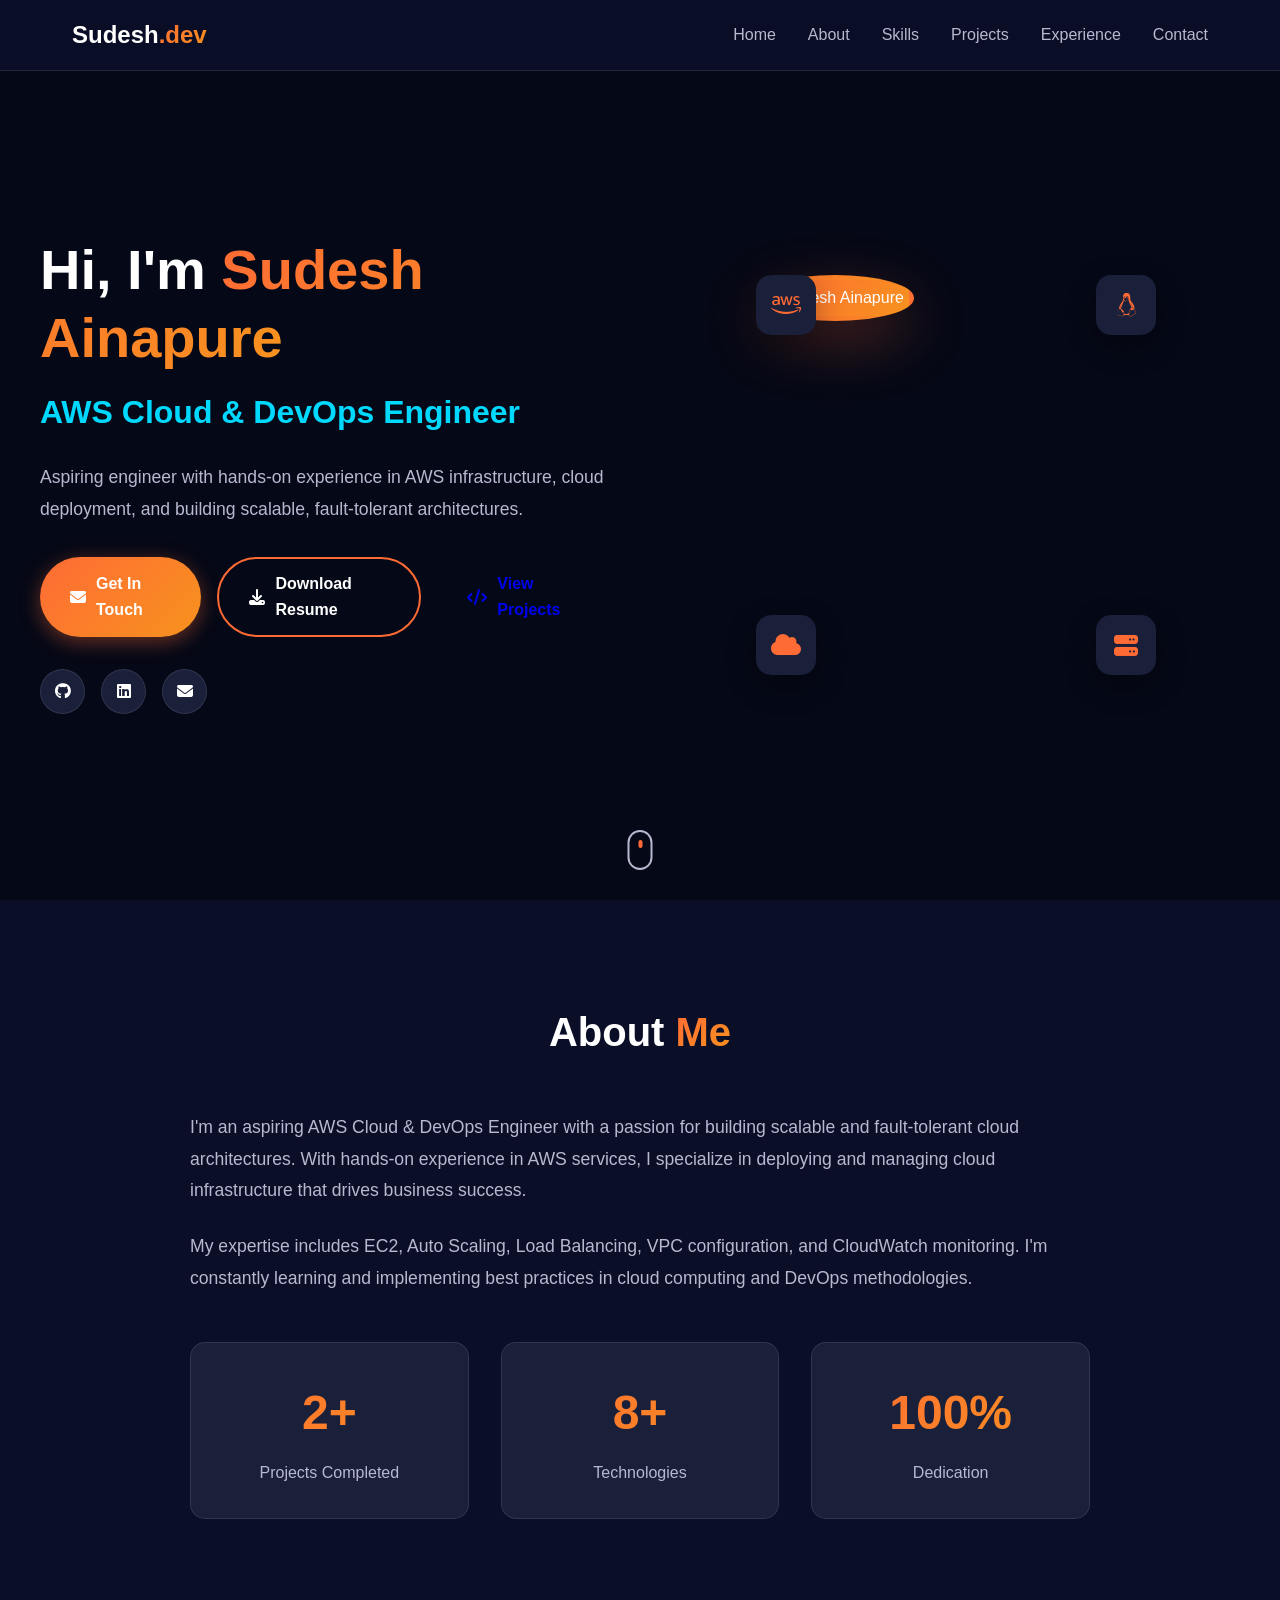
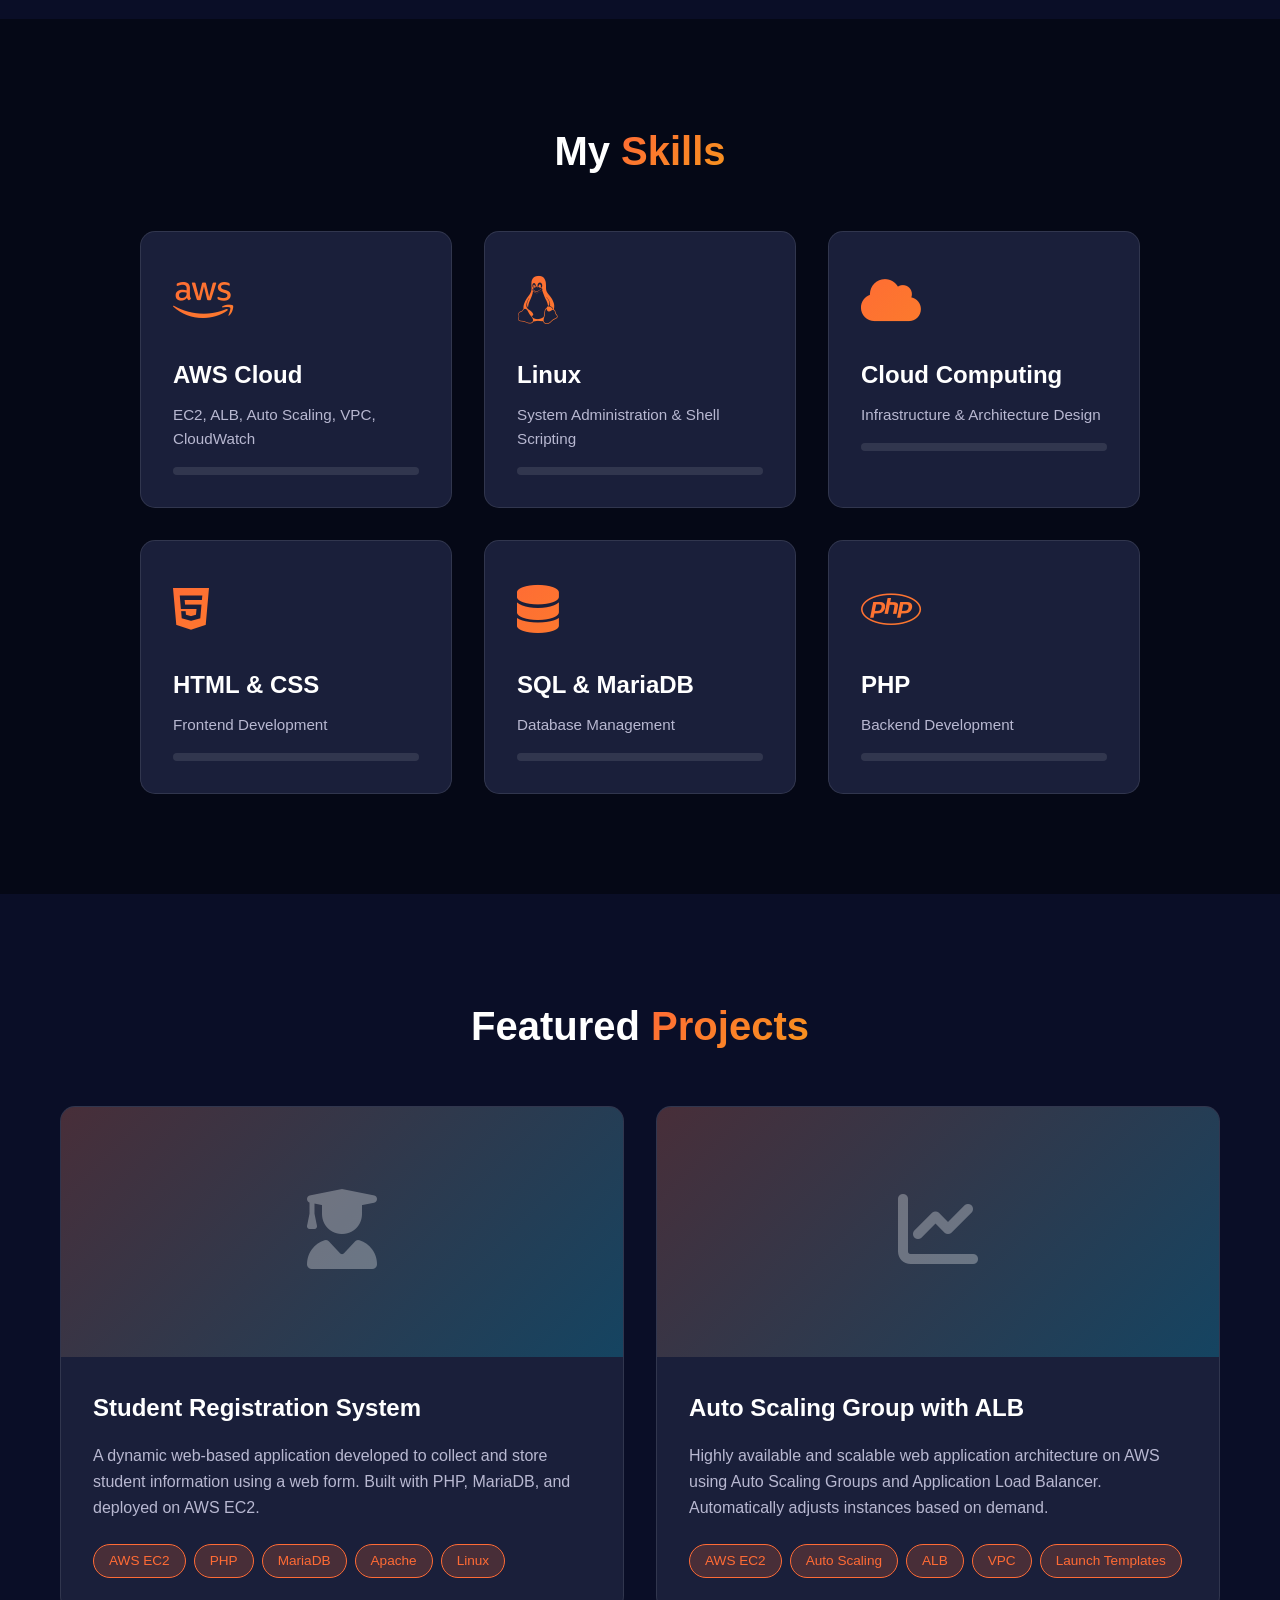
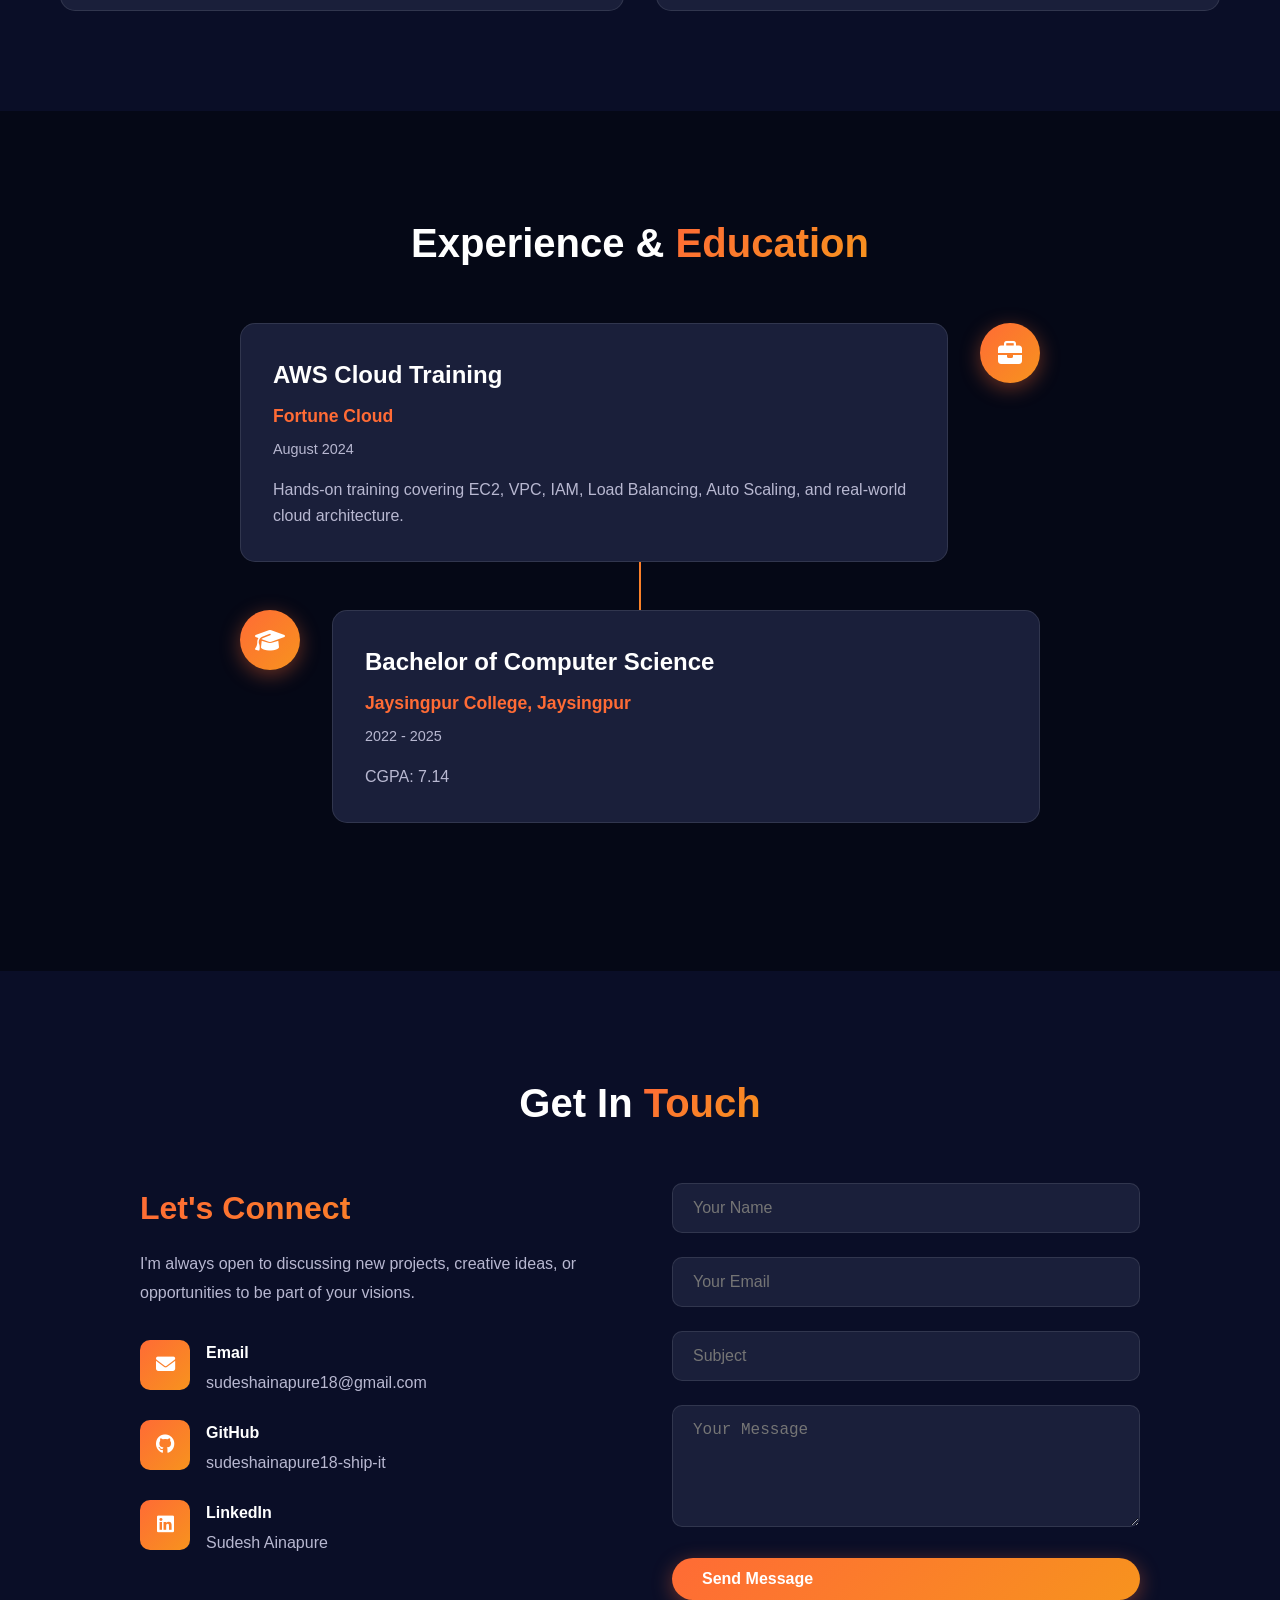
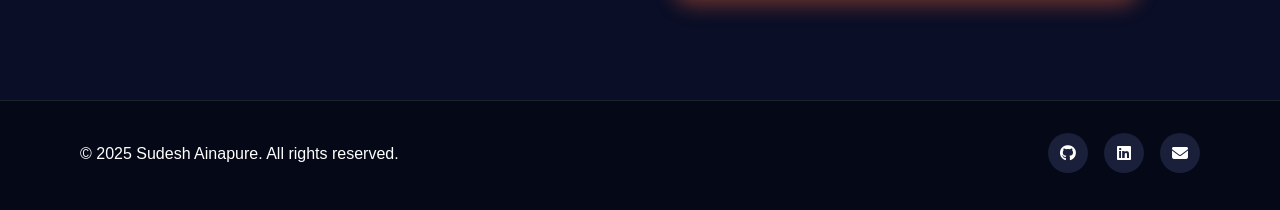
==== commit 8b3cae88: "Add Download Resume button to hero section" ====
--- a/index.html
+++ b/index.html
@@ -50,7 +50,13 @@
                         <a href="#contact" class="btn btn-primary">
                             <i class="fas fa-envelope"></i> Get In Touch
                         </a>
-                        <a href="#projects" class="btn btn-secondary">
+                        <a href="https://nyc3.digitaloceanspaces.com/bhindi-drive/files/b79dae1a-add2-44de-ad75-f27605c6350c/2026-01-06T14-57-40-838Z-14559e63-sudesh_resume.pdf" 
+                           class="btn btn-secondary" 
+                           download="Sudesh_Ainapure_Resume.pdf"
+                           target="_blank">
+                            <i class="fas fa-download"></i> Download Resume
+                        </a>
+                        <a href="#projects" class="btn btn-outline">
                             <i class="fas fa-code"></i> View Projects
                         </a>
                     </div>
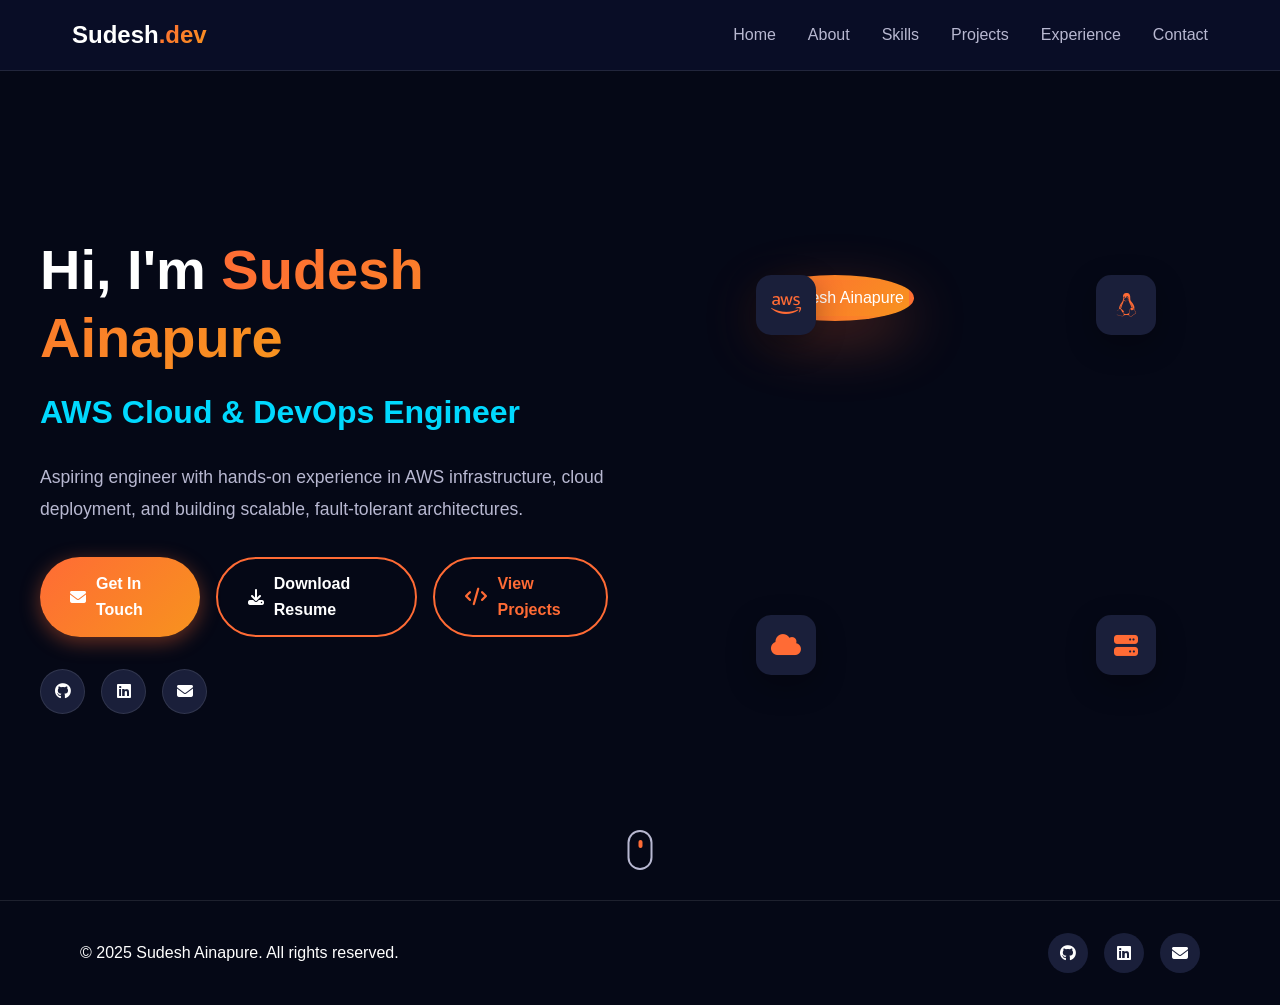
==== commit f060bc8c: "edit portfoilo seprate all pages" ====
--- a/index.html
+++ b/index.html
@@ -18,12 +18,12 @@
                 <span class="logo-text">Sudesh<span class="highlight">.dev</span></span>
             </div>
             <ul class="nav-menu" id="nav-menu">
-                <li><a href="#home" class="nav-link">Home</a></li>
-                <li><a href="#about" class="nav-link">About</a></li>
-                <li><a href="#skills" class="nav-link">Skills</a></li>
-                <li><a href="#projects" class="nav-link">Projects</a></li>
-                <li><a href="#experience" class="nav-link">Experience</a></li>
-                <li><a href="#contact" class="nav-link">Contact</a></li>
+            <li><a href="./index.html" class="nav-link">Home</a></li>
+                <li><a href="./About.html" class="nav-link">About</a></li>
+                <li><a href="./Skills.html" class="nav-link">Skills</a></li>
+                <li><a href="./project.html" class="nav-link">Projects</a></li>
+                <li><a href="./Exprience.html" class="nav-link">Experience</a></li>
+                <li><a href="./contact.html" class="nav-link">Contact</a></li>
             </ul>
             <div class="hamburger" id="hamburger">
                 <span></span>
@@ -88,283 +88,7 @@
         </div>
     </section>
 
-    <!-- About Section -->
-    <section id="about" class="about">
-        <div class="container">
-            <h2 class="section-title">About <span class="highlight">Me</span></h2>
-            <div class="about-content">
-                <div class="about-text">
-                    <p class="about-description">
-                        I'm an aspiring AWS Cloud & DevOps Engineer with a passion for building 
-                        scalable and fault-tolerant cloud architectures. With hands-on experience 
-                        in AWS services, I specialize in deploying and managing cloud infrastructure 
-                        that drives business success.
-                    </p>
-                    <p class="about-description">
-                        My expertise includes EC2, Auto Scaling, Load Balancing, VPC configuration, 
-                        and CloudWatch monitoring. I'm constantly learning and implementing best 
-                        practices in cloud computing and DevOps methodologies.
-                    </p>
-                    <div class="about-stats">
-                        <div class="stat-item">
-                            <h3 class="stat-number">2+</h3>
-                            <p class="stat-label">Projects Completed</p>
-                        </div>
-                        <div class="stat-item">
-                            <h3 class="stat-number">8+</h3>
-                            <p class="stat-label">Technologies</p>
-                        </div>
-                        <div class="stat-item">
-                            <h3 class="stat-number">100%</h3>
-                            <p class="stat-label">Dedication</p>
-                        </div>
-                    </div>
-                </div>
-            </div>
-        </div>
-    </section>
-
-    <!-- Skills Section -->
-    <section id="skills" class="skills">
-        <div class="container">
-            <h2 class="section-title">My <span class="highlight">Skills</span></h2>
-            <div class="skills-grid">
-                <div class="skill-card">
-                    <div class="skill-icon">
-                        <i class="fab fa-aws"></i>
-                    </div>
-                    <h3 class="skill-name">AWS Cloud</h3>
-                    <p class="skill-description">EC2, ALB, Auto Scaling, VPC, CloudWatch</p>
-                    <div class="skill-bar">
-                        <div class="skill-progress" data-progress="85"></div>
-                    </div>
-                </div>
-                <div class="skill-card">
-                    <div class="skill-icon">
-                        <i class="fab fa-linux"></i>
-                    </div>
-                    <h3 class="skill-name">Linux</h3>
-                    <p class="skill-description">System Administration & Shell Scripting</p>
-                    <div class="skill-bar">
-                        <div class="skill-progress" data-progress="80"></div>
-                    </div>
-                </div>
-                <div class="skill-card">
-                    <div class="skill-icon">
-                        <i class="fas fa-cloud"></i>
-                    </div>
-                    <h3 class="skill-name">Cloud Computing</h3>
-                    <p class="skill-description">Infrastructure & Architecture Design</p>
-                    <div class="skill-bar">
-                        <div class="skill-progress" data-progress="85"></div>
-                    </div>
-                </div>
-                <div class="skill-card">
-                    <div class="skill-icon">
-                        <i class="fab fa-html5"></i>
-                    </div>
-                    <h3 class="skill-name">HTML & CSS</h3>
-                    <p class="skill-description">Frontend Development</p>
-                    <div class="skill-bar">
-                        <div class="skill-progress" data-progress="75"></div>
-                    </div>
-                </div>
-                <div class="skill-card">
-                    <div class="skill-icon">
-                        <i class="fas fa-database"></i>
-                    </div>
-                    <h3 class="skill-name">SQL & MariaDB</h3>
-                    <p class="skill-description">Database Management</p>
-                    <div class="skill-bar">
-                        <div class="skill-progress" data-progress="70"></div>
-                    </div>
-                </div>
-                <div class="skill-card">
-                    <div class="skill-icon">
-                        <i class="fab fa-php"></i>
-                    </div>
-                    <h3 class="skill-name">PHP</h3>
-                    <p class="skill-description">Backend Development</p>
-                    <div class="skill-bar">
-                        <div class="skill-progress" data-progress="70"></div>
-                    </div>
-                </div>
-            </div>
-        </div>
-    </section>
-
-    <!-- Projects Section -->
-    <section id="projects" class="projects">
-        <div class="container">
-            <h2 class="section-title">Featured <span class="highlight">Projects</span></h2>
-            <div class="projects-grid">
-                <div class="project-card">
-                    <div class="project-image">
-                        <div class="project-overlay">
-                            <div class="project-links">
-                                <a href="https://github.com/sudeshainapure18-ship-it/student-registration-from" target="_blank" class="project-link">
-                                    <i class="fab fa-github"></i>
-                                </a>
-                            </div>
-                        </div>
-                        <div class="project-icon">
-                            <i class="fas fa-user-graduate"></i>
-                        </div>
-                    </div>
-                    <div class="project-content">
-                        <h3 class="project-title">Student Registration System</h3>
-                        <p class="project-description">
-                            A dynamic web-based application developed to collect and store student 
-                            information using a web form. Built with PHP, MariaDB, and deployed on AWS EC2.
-                        </p>
-                        <div class="project-tech">
-                            <span class="tech-tag">AWS EC2</span>
-                            <span class="tech-tag">PHP</span>
-                            <span class="tech-tag">MariaDB</span>
-                            <span class="tech-tag">Apache</span>
-                            <span class="tech-tag">Linux</span>
-                        </div>
-                    </div>
-                </div>
-
-                <div class="project-card">
-                    <div class="project-image">
-                        <div class="project-overlay">
-                            <div class="project-links">
-                                <a href="https://github.com/sudeshainapure18-ship-it/AUTOMATIC-SCALLING-GROUP/tree/main/ASG#readme" target="_blank" class="project-link">
-                                    <i class="fab fa-github"></i>
-                                </a>
-                            </div>
-                        </div>
-                        <div class="project-icon">
-                            <i class="fas fa-chart-line"></i>
-                        </div>
-                    </div>
-                    <div class="project-content">
-                        <h3 class="project-title">Auto Scaling Group with ALB</h3>
-                        <p class="project-description">
-                            Highly available and scalable web application architecture on AWS using 
-                            Auto Scaling Groups and Application Load Balancer. Automatically adjusts 
-                            instances based on demand.
-                        </p>
-                        <div class="project-tech">
-                            <span class="tech-tag">AWS EC2</span>
-                            <span class="tech-tag">Auto Scaling</span>
-                            <span class="tech-tag">ALB</span>
-                            <span class="tech-tag">VPC</span>
-                            <span class="tech-tag">Launch Templates</span>
-                        </div>
-                    </div>
-                </div>
-            </div>
-        </div>
-    </section>
-
-    <!-- Experience Section -->
-    <section id="experience" class="experience">
-        <div class="container">
-            <h2 class="section-title">Experience & <span class="highlight">Education</span></h2>
-            <div class="timeline">
-                <div class="timeline-item">
-                    <div class="timeline-icon">
-                        <i class="fas fa-briefcase"></i>
-                    </div>
-                    <div class="timeline-content">
-                        <h3 class="timeline-title">AWS Cloud Training</h3>
-                        <h4 class="timeline-company">Fortune Cloud</h4>
-                        <p class="timeline-date">August 2024</p>
-                        <p class="timeline-description">
-                            Hands-on training covering EC2, VPC, IAM, Load Balancing, Auto Scaling, 
-                            and real-world cloud architecture.
-                        </p>
-                    </div>
-                </div>
-                <div class="timeline-item">
-                    <div class="timeline-icon">
-                        <i class="fas fa-graduation-cap"></i>
-                    </div>
-                    <div class="timeline-content">
-                        <h3 class="timeline-title">Bachelor of Computer Science</h3>
-                        <h4 class="timeline-company">Jaysingpur College, Jaysingpur</h4>
-                        <p class="timeline-date">2022 - 2025</p>
-                        <p class="timeline-description">
-                            CGPA: 7.14
-                        </p>
-                    </div>
-                </div>
-            </div>
-        </div>
-    </section>
-
-    <!-- Contact Section -->
-    <section id="contact" class="contact">
-        <div class="container">
-            <h2 class="section-title">Get In <span class="highlight">Touch</span></h2>
-            <div class="contact-content">
-                <div class="contact-info">
-                    <h3 class="contact-subtitle">Let's Connect</h3>
-                    <p class="contact-description">
-                        I'm always open to discussing new projects, creative ideas, or 
-                        opportunities to be part of your visions.
-                    </p>
-                    <div class="contact-details">
-                        <div class="contact-item">
-                            <div class="contact-icon">
-                                <i class="fas fa-envelope"></i>
-                            </div>
-                            <div class="contact-text">
-                                <h4>Email</h4>
-                                <a href="mailto:sudeshainapure18@gmail.com">sudeshainapure18@gmail.com</a>
-                            </div>
-                        </div>
-                        <div class="contact-item">
-                            <div class="contact-icon">
-                                <i class="fab fa-github"></i>
-                            </div>
-                            <div class="contact-text">
-                                <h4>GitHub</h4>
-                                <a href="https://github.com/sudeshainapure18-ship-it" target="_blank">sudeshainapure18-ship-it</a>
-                            </div>
-                        </div>
-                        <div class="contact-item">
-                            <div class="contact-icon">
-                                <i class="fab fa-linkedin"></i>
-                            </div>
-                            <div class="contact-text">
-                                <h4>LinkedIn</h4>
-                                <a href="https://www.linkedin.com/in/sudesh-ainapure-471b55378" target="_blank">Sudesh Ainapure</a>
-                            </div>
-                        </div>
-                    </div>
-                </div>
-                <div class="contact-form-wrapper">
-                    <form id="contact-form" class="contact-form">
-                        <div class="form-group">
-                            <input type="text" name="name" placeholder="Your Name" required>
-                        </div>
-                        <div class="form-group">
-                            <input type="email" name="email" placeholder="Your Email" required>
-                        </div>
-                        <div class="form-group">
-                            <input type="text" name="subject" placeholder="Subject" required>
-                        </div>
-                        <div class="form-group">
-                            <textarea name="message" rows="5" placeholder="Your Message" required></textarea>
-                        </div>
-                        <button type="submit" class="btn btn-primary btn-submit">
-                            <span class="btn-text">Send Message</span>
-                            <span class="btn-loader" style="display: none;">
-                                <i class="fas fa-spinner fa-spin"></i>
-                            </span>
-                        </button>
-                        <div id="form-message" class="form-message"></div>
-                    </form>
-                </div>
-            </div>
-        </div>
-    </section>
-
-    <!-- Footer -->
+   
     <footer class="footer">
         <div class="container">
             <div class="footer-content">
--- a/style.css
+++ b/style.css
@@ -975,4 +975,44 @@
         height: 45px;
         font-size: 1.2rem;
     }
+}
+
+/* ===== RESUME DOWNLOAD BUTTON - OUTLINE STYLE ===== */
+.btn-outline {
+    background: transparent;
+    color: #FF6B35;
+    border: 2px solid #FF6B35;
+    padding: 12px 30px;
+    border-radius: 50px;
+    text-decoration: none;
+    font-weight: 600;
+    display: inline-flex;
+    align-items: center;
+    gap: 10px;
+    transition: all 0.3s ease;
+}
+
+.btn-outline:hover {
+    background: var(--gradient-1);
+    color: white;
+    transform: translateY(-3px);
+    box-shadow: 0 10px 30px rgba(255, 107, 53, 0.4);
+}
+
+.btn-outline i {
+    font-size: 1.1em;
+}
+
+/* Make buttons responsive on mobile */
+@media (max-width: 768px) {
+    .hero-buttons {
+        flex-direction: column;
+        gap: 15px;
+        width: 100%;
+    }
+    
+    .hero-buttons .btn {
+        width: 100%;
+        justify-content: center;
+    }
 }
